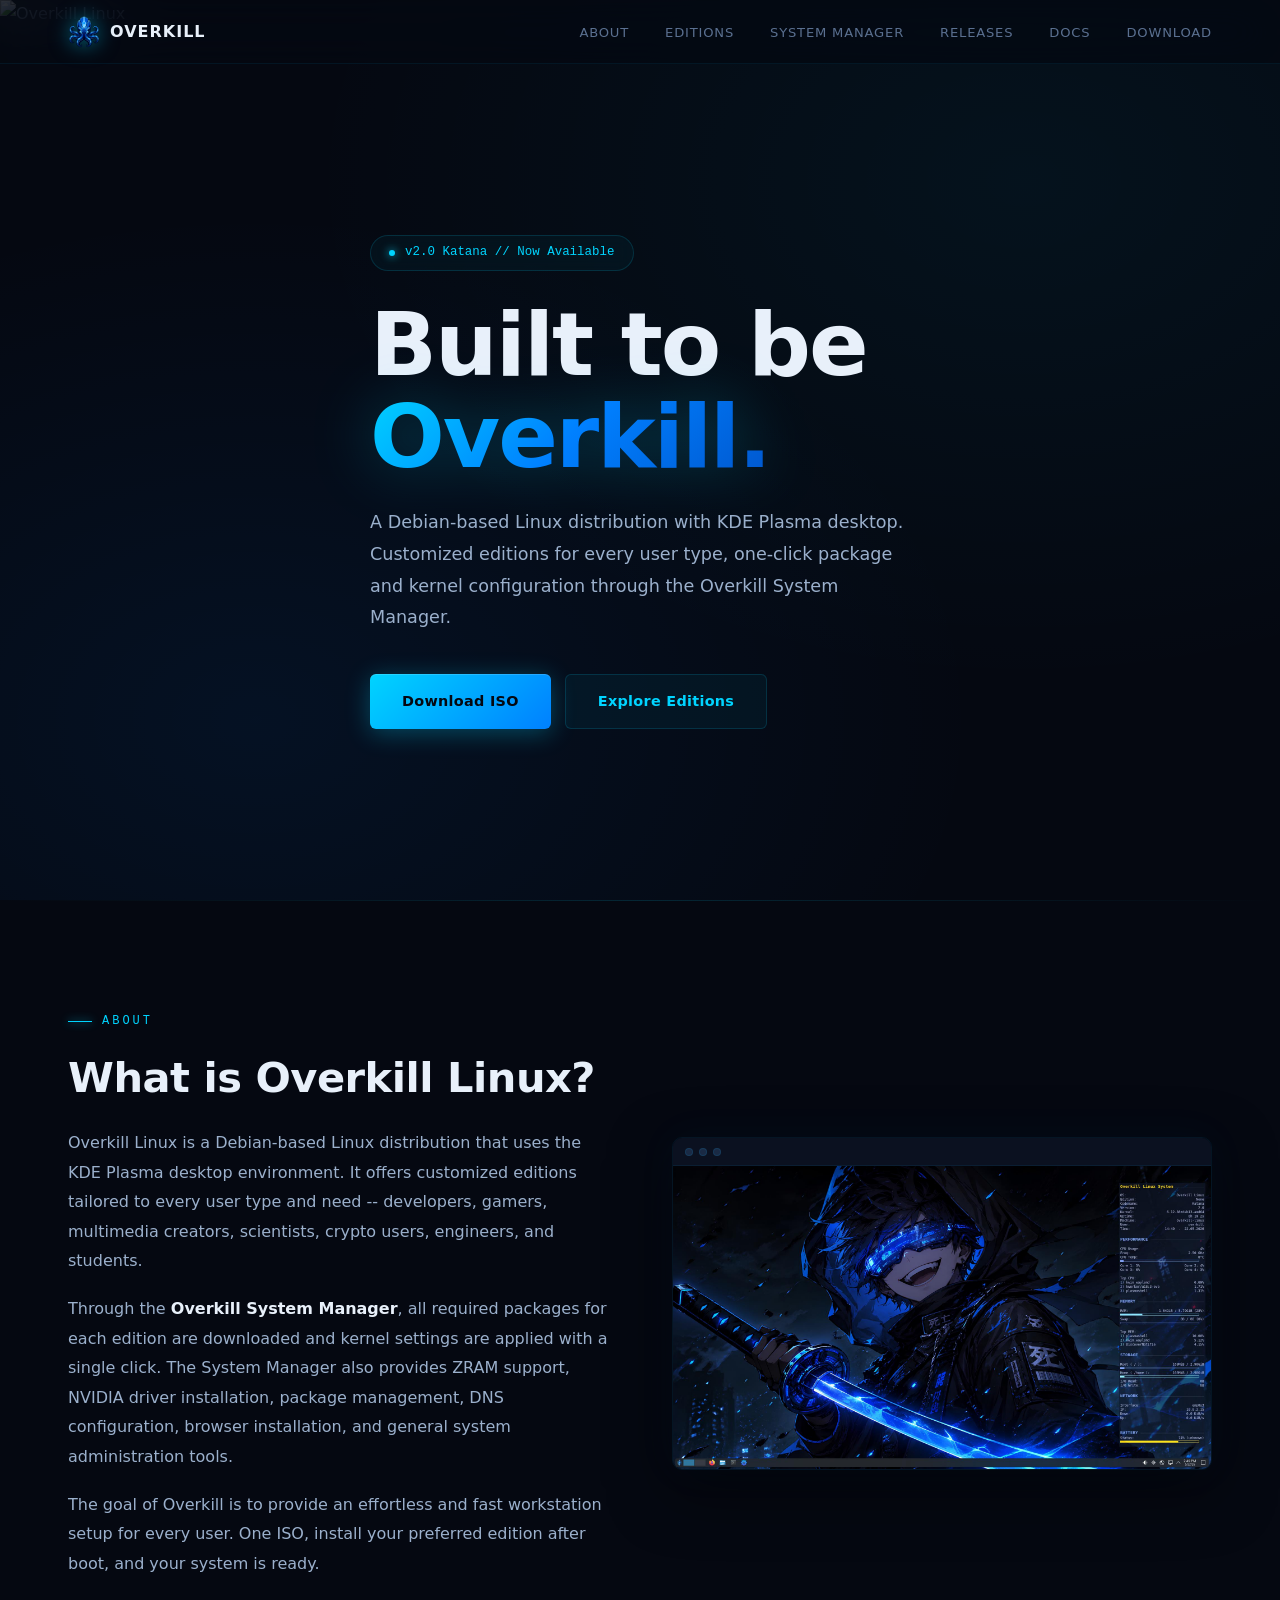
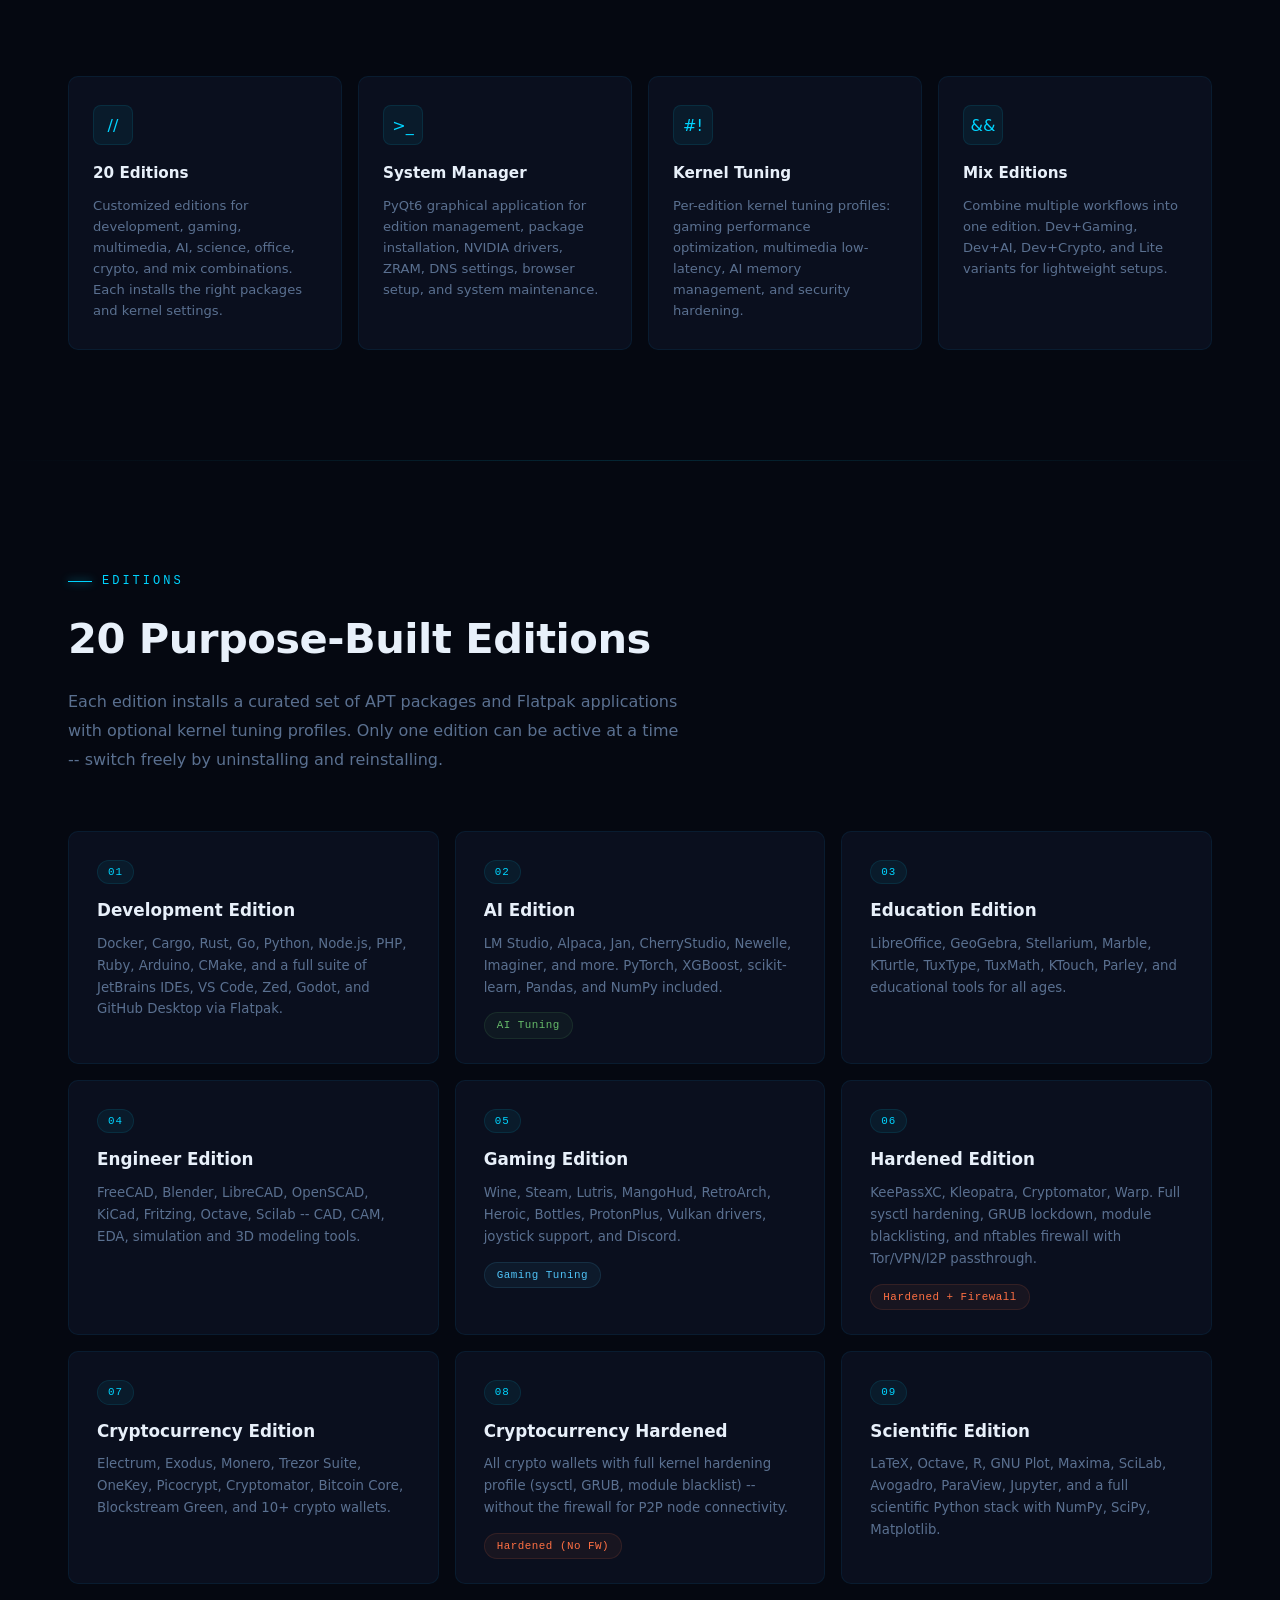
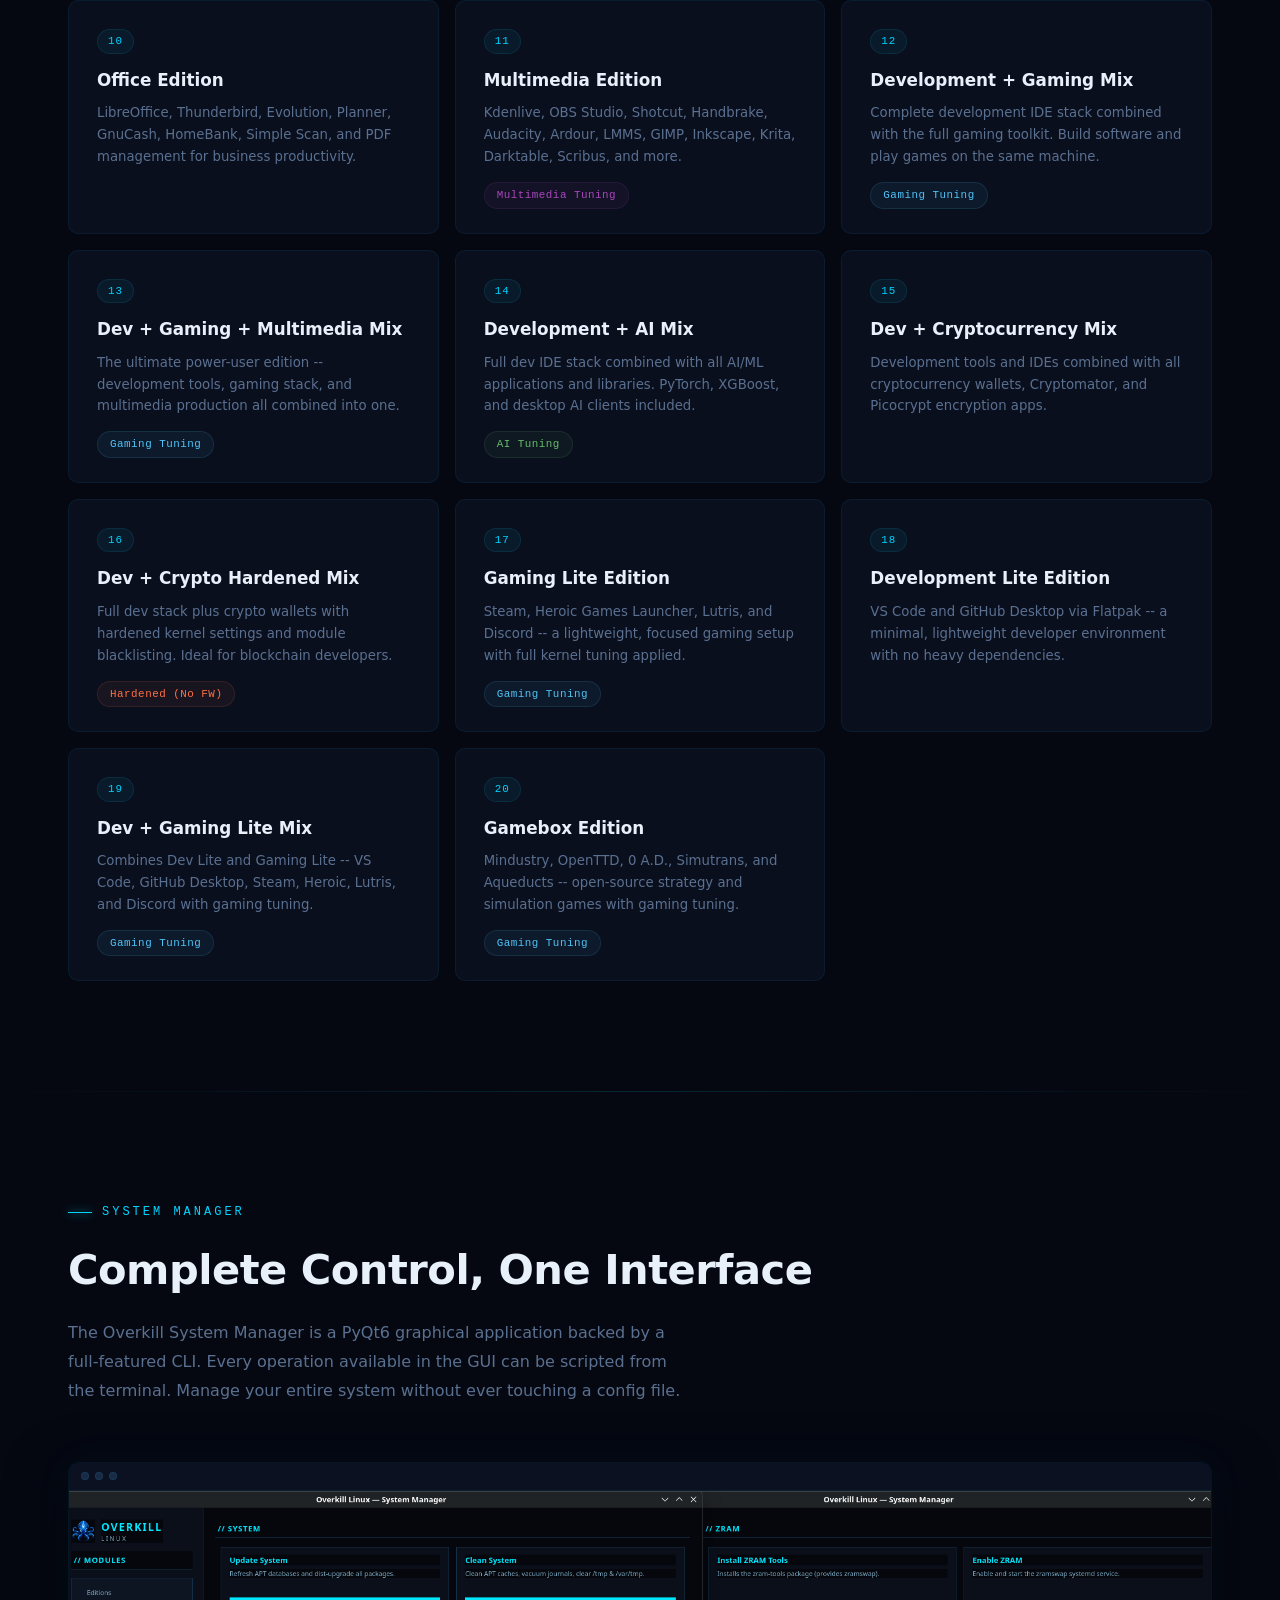
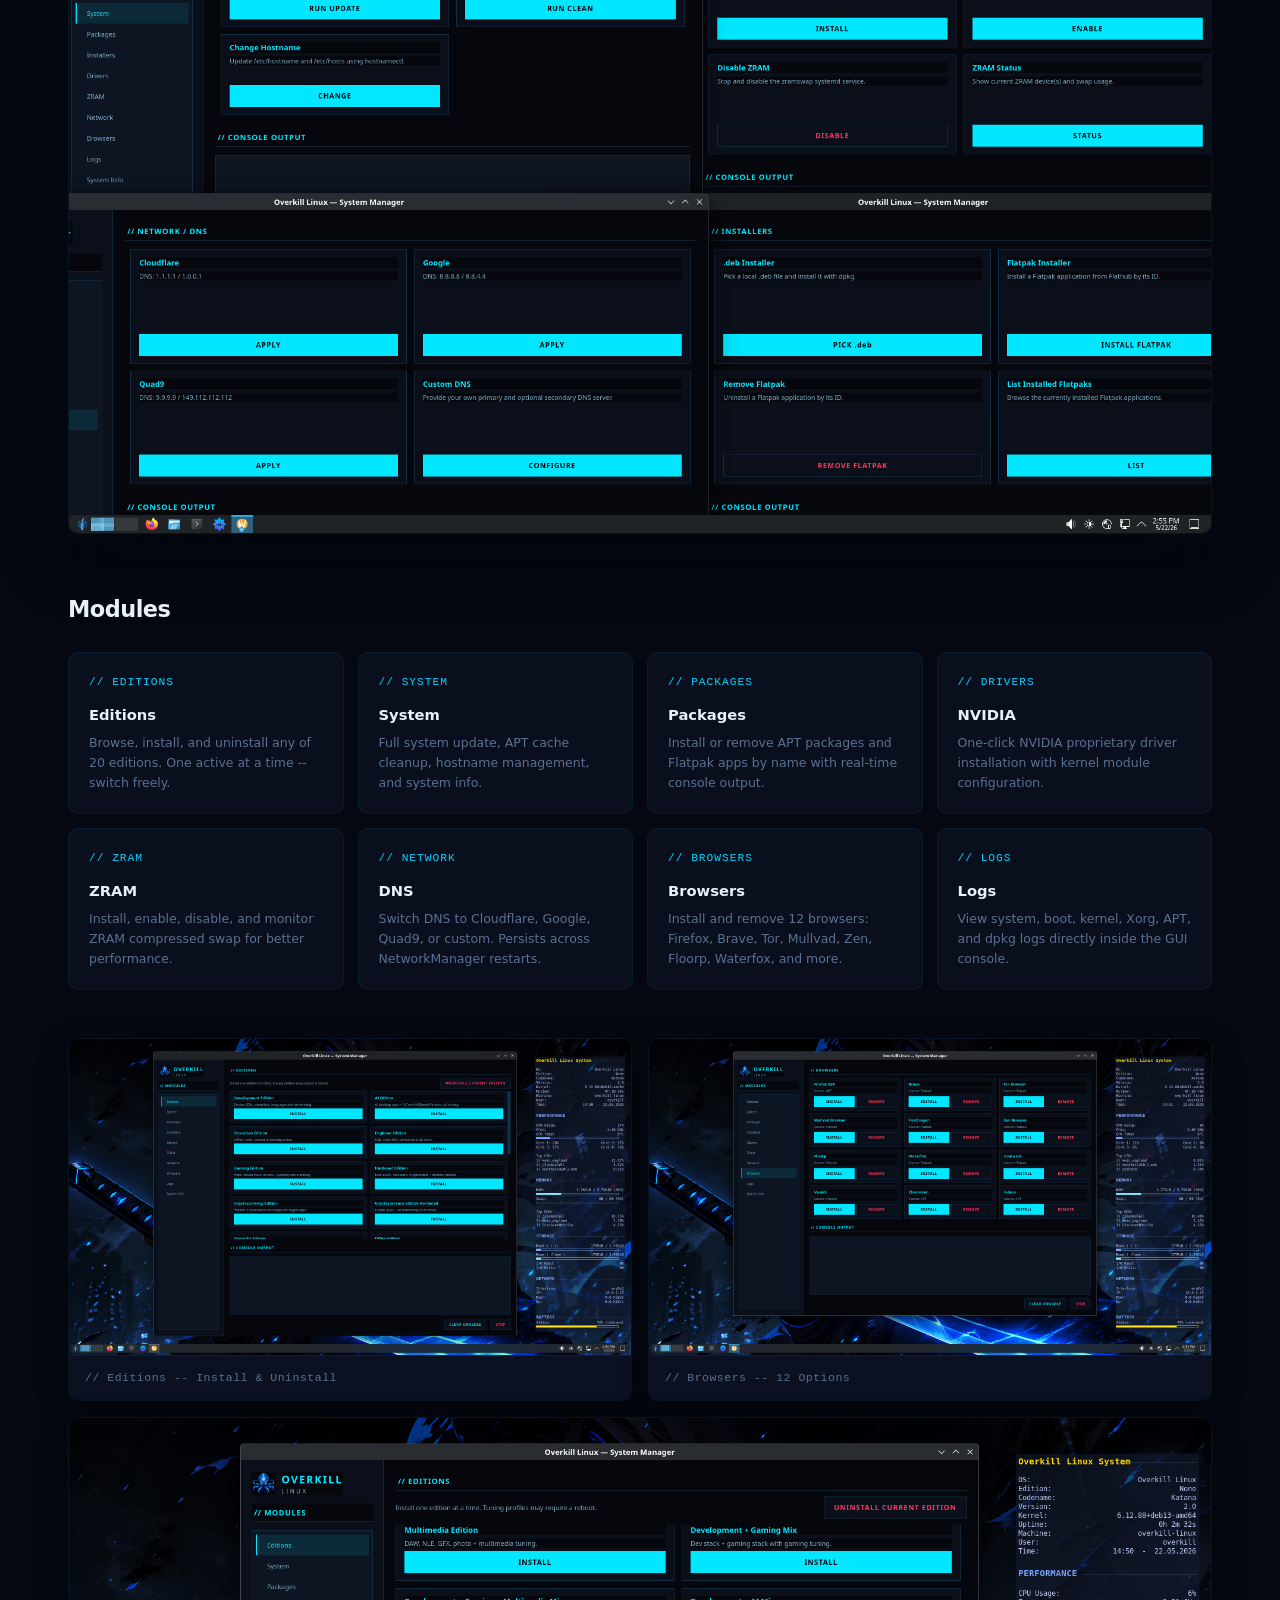
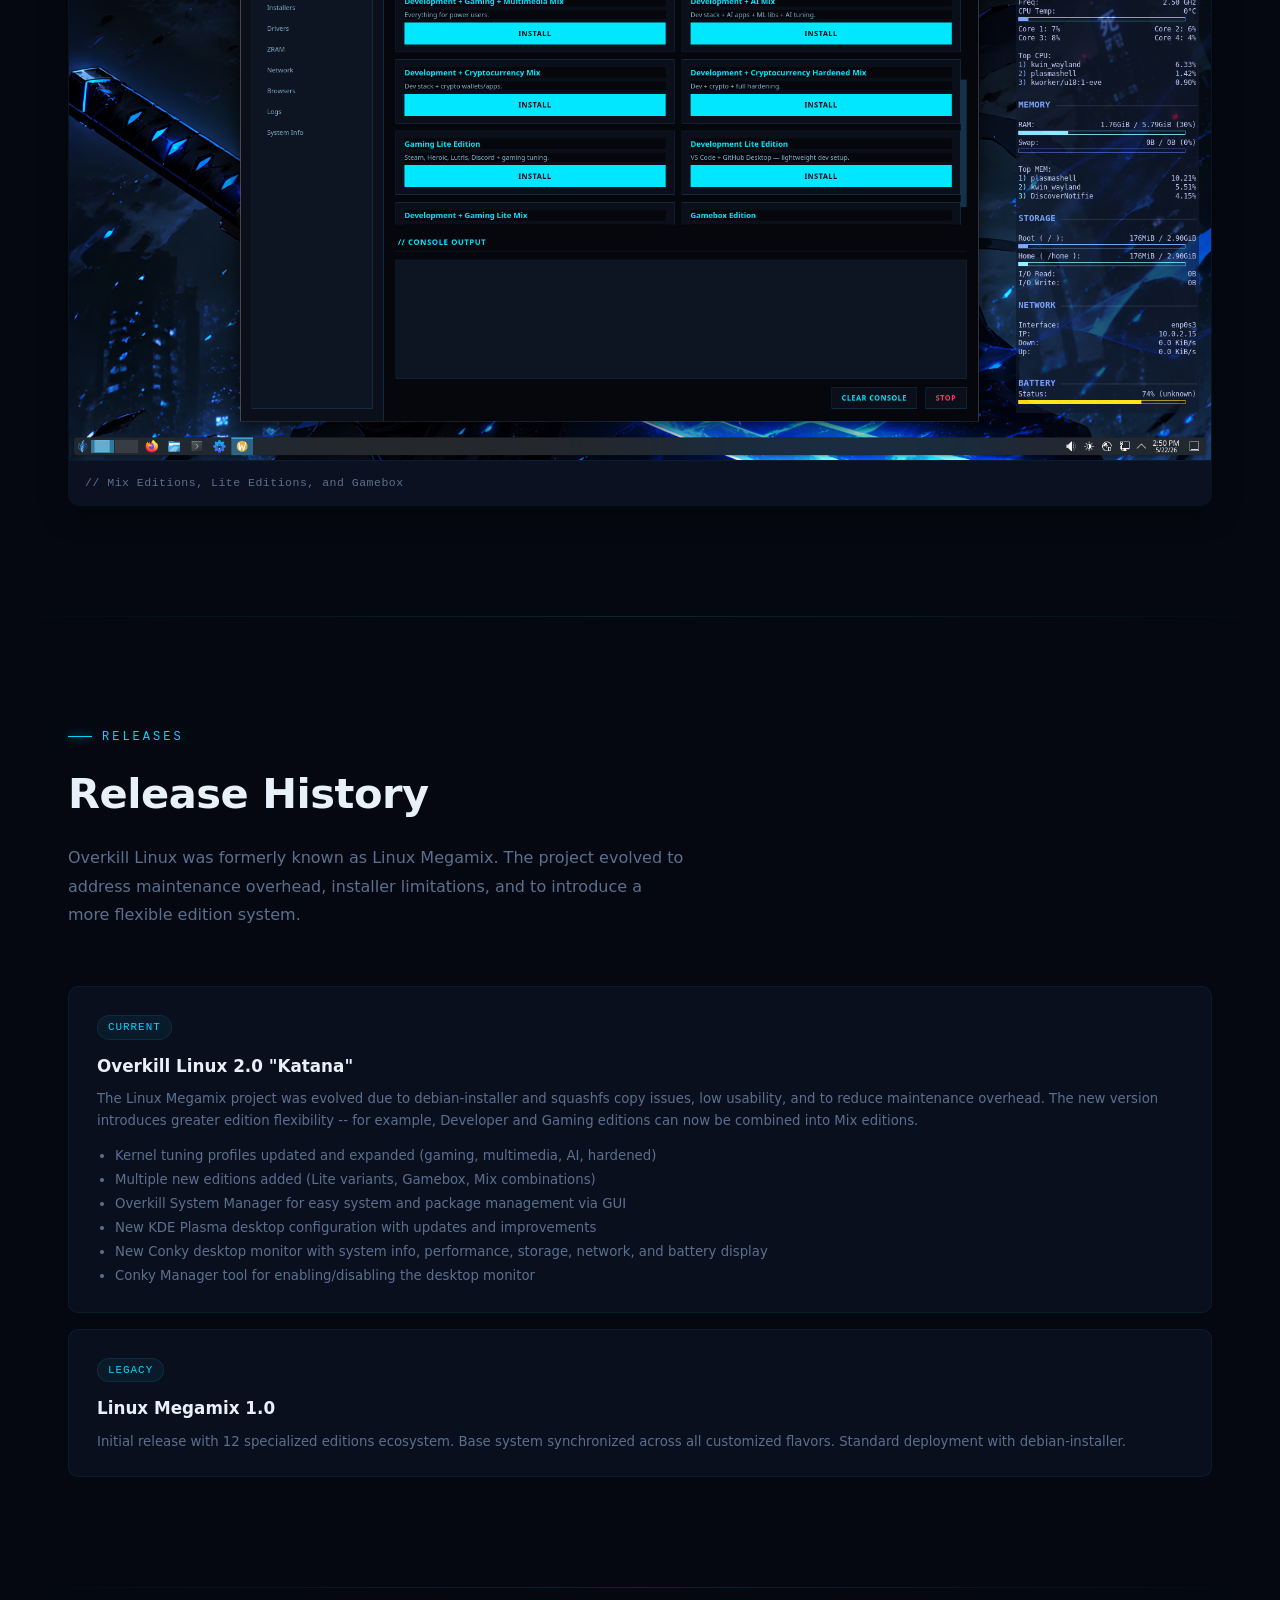
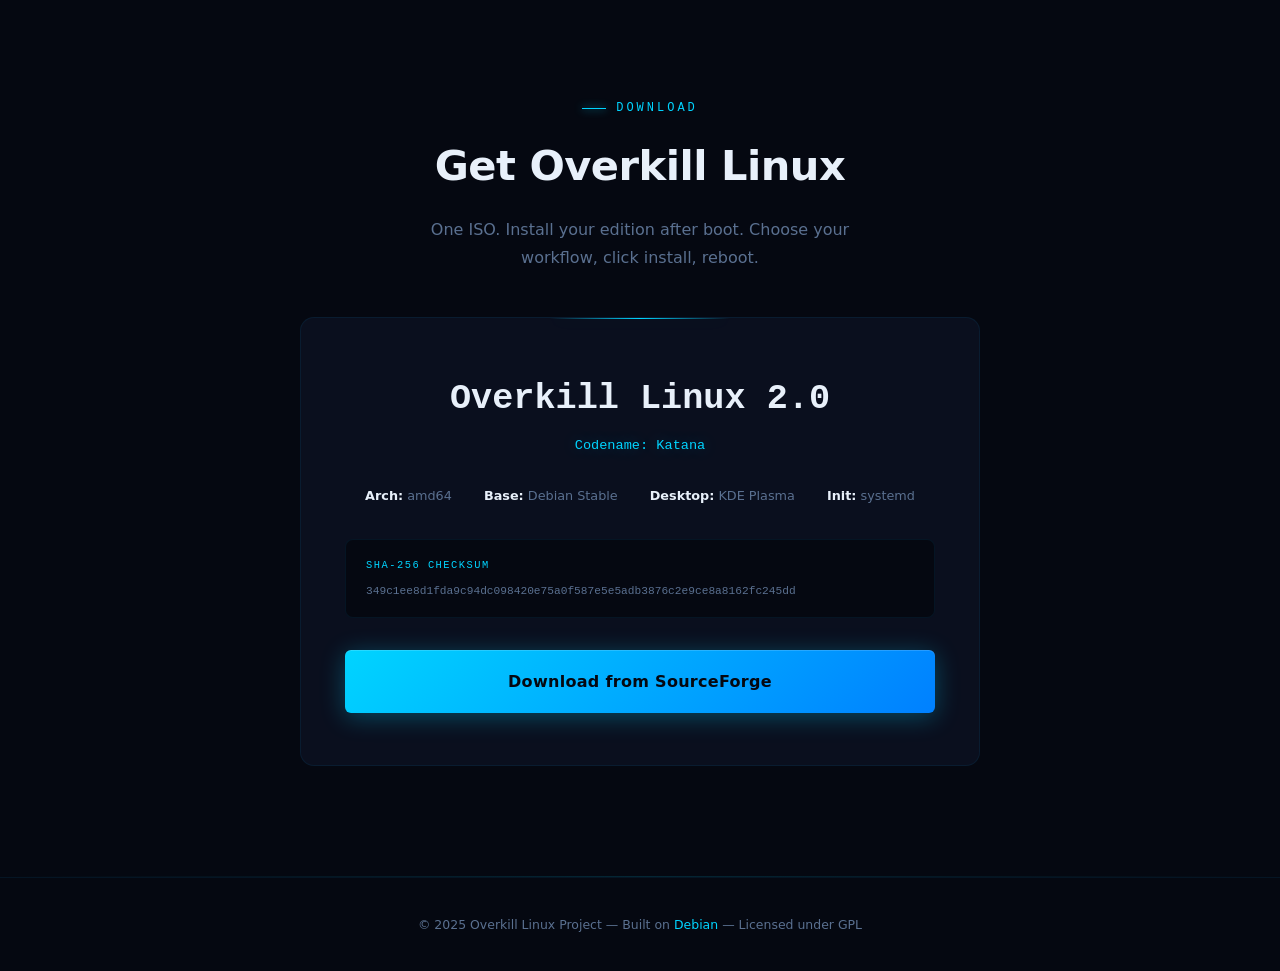
==== index.html @ 23308626 "update" ====
<!DOCTYPE html>
<html lang="en">
<head>
  <meta charset="UTF-8">
  <meta name="viewport" content="width=device-width, initial-scale=1.0">
  <title>Overkill Linux</title>
  <meta name="description" content="A Debian-based Linux distribution with KDE Plasma. 20 specialized editions, a powerful System Manager, and effortless workstation setup.">
  <link rel="icon" href="Assets/logo.png" type="image/png">
  <link rel="stylesheet" href="style.css">
  <style>
    .reveal { opacity: 0; transform: translateY(24px); transition: opacity .6s ease, transform .6s ease; }
    .reveal.revealed { opacity: 1; transform: translateY(0); }
  </style>
</head>
<body>

<!-- ═══ NAVBAR ═══ -->
<nav class="navbar" id="navbar">
  <div class="container">
    <a href="#" class="nav-brand">
      <img src="Assets/logo.png" alt="Overkill">
      <span>OVERKILL</span>
    </a>
    <ul class="nav-links" id="navLinks">
      <li><a href="#about">About</a></li>
      <li><a href="#editions">Editions</a></li>
      <li><a href="#manager">System Manager</a></li>
      <li><a href="#releases">Releases</a></li>
      <li><a href="docs.html">Docs</a></li>
      <li><a href="#download">Download</a></li>
    </ul>
    <div class="nav-toggle" id="navToggle">
      <span></span><span></span><span></span>
    </div>
  </div>
</nav>

<!-- ═══ HERO ═══ -->
<section class="hero">
  <div class="hero-bg">
    <img src="Assets/background.png" alt="Overkill Linux">
  </div>
  <div class="container hero-content">
    <div class="hero-tag">
      <span class="pulse"></span>
      v2.0 Katana  //  Now Available
    </div>
    <h1>Built to be<br><span class="gradient">Overkill.</span></h1>
    <p class="hero-desc">A Debian-based Linux distribution with KDE Plasma desktop. Customized editions for every user type, one-click package and kernel configuration through the Overkill System Manager.</p>
    <div class="hero-actions">
      <a href="#download" class="btn btn-glow">Download ISO</a>
      <a href="#editions" class="btn btn-ghost">Explore Editions</a>
    </div>
  </div>
</section>

<div class="glow-divider"></div>

<!-- ═══ ABOUT ═══ -->
<section class="section" id="about">
  <div class="container">
    <div class="about-layout">
      <div class="about-hero reveal">
        <div class="about-text">
          <div class="section-label">About</div>
          <h2 class="section-title">What is Overkill Linux?</h2>
          <p>Overkill Linux is a Debian-based Linux distribution that uses the KDE Plasma desktop environment. It offers customized editions tailored to every user type and need -- developers, gamers, multimedia creators, scientists, crypto users, engineers, and students.</p>
          <p>Through the <strong>Overkill System Manager</strong>, all required packages for each edition are downloaded and kernel settings are applied with a single click. The System Manager also provides ZRAM support, NVIDIA driver installation, package management, DNS configuration, browser installation, and general system administration tools.</p>
          <p>The goal of Overkill is to provide an effortless and fast workstation setup for every user. One ISO, install your preferred edition after boot, and your system is ready.</p>
        </div>
        <div class="screenshot-frame">
          <div class="frame-bar">
            <span class="frame-dot"></span>
            <span class="frame-dot"></span>
            <span class="frame-dot"></span>
          </div>
          <a href="Assets/desktop.jpeg" target="_blank"><img src="Assets/desktop.jpeg" alt="Overkill Linux Desktop with Conky System Monitor"></a>
        </div>
      </div>

      <div class="features-grid reveal">
        <div class="feature-card">
          <div class="feat-icon">//</div>
          <h4>20 Editions</h4>
          <p>Customized editions for development, gaming, multimedia, AI, science, office, crypto, and mix combinations. Each installs the right packages and kernel settings.</p>
        </div>
        <div class="feature-card">
          <div class="feat-icon">>_</div>
          <h4>System Manager</h4>
          <p>PyQt6 graphical application for edition management, package installation, NVIDIA drivers, ZRAM, DNS settings, browser setup, and system maintenance.</p>
        </div>
        <div class="feature-card">
          <div class="feat-icon">#!</div>
          <h4>Kernel Tuning</h4>
          <p>Per-edition kernel tuning profiles: gaming performance optimization, multimedia low-latency, AI memory management, and security hardening.</p>
        </div>
        <div class="feature-card">
          <div class="feat-icon">&&</div>
          <h4>Mix Editions</h4>
          <p>Combine multiple workflows into one edition. Dev+Gaming, Dev+AI, Dev+Crypto, and Lite variants for lightweight setups.</p>
        </div>
      </div>
    </div>
  </div>
</section>

<div class="glow-divider"></div>

<!-- ═══ EDITIONS ═══ -->
<section class="section" id="editions">
  <div class="container">
    <div class="section-label reveal">Editions</div>
    <h2 class="section-title reveal">20 Purpose-Built Editions</h2>
    <p class="section-sub reveal">Each edition installs a curated set of APT packages and Flatpak applications with optional kernel tuning profiles. Only one edition can be active at a time -- switch freely by uninstalling and reinstalling.</p>

    <div class="editions-grid">

      <div class="edition-card reveal">
        <span class="eid">01</span>
        <h3>Development Edition</h3>
        <p>Docker, Cargo, Rust, Go, Python, Node.js, PHP, Ruby, Arduino, CMake, and a full suite of JetBrains IDEs, VS Code, Zed, Godot, and GitHub Desktop via Flatpak.</p>
      </div>

      <div class="edition-card reveal">
        <span class="eid">02</span>
        <h3>AI Edition</h3>
        <p>LM Studio, Alpaca, Jan, CherryStudio, Newelle, Imaginer, and more. PyTorch, XGBoost, scikit-learn, Pandas, and NumPy included.</p>
        <span class="tuning-badge ai">AI Tuning</span>
      </div>

      <div class="edition-card reveal">
        <span class="eid">03</span>
        <h3>Education Edition</h3>
        <p>LibreOffice, GeoGebra, Stellarium, Marble, KTurtle, TuxType, TuxMath, KTouch, Parley, and educational tools for all ages.</p>
      </div>

      <div class="edition-card reveal">
        <span class="eid">04</span>
        <h3>Engineer Edition</h3>
        <p>FreeCAD, Blender, LibreCAD, OpenSCAD, KiCad, Fritzing, Octave, Scilab -- CAD, CAM, EDA, simulation and 3D modeling tools.</p>
      </div>

      <div class="edition-card reveal">
        <span class="eid">05</span>
        <h3>Gaming Edition</h3>
        <p>Wine, Steam, Lutris, MangoHud, RetroArch, Heroic, Bottles, ProtonPlus, Vulkan drivers, joystick support, and Discord.</p>
        <span class="tuning-badge gaming">Gaming Tuning</span>
      </div>

      <div class="edition-card reveal">
        <span class="eid">06</span>
        <h3>Hardened Edition</h3>
        <p>KeePassXC, Kleopatra, Cryptomator, Warp. Full sysctl hardening, GRUB lockdown, module blacklisting, and nftables firewall with Tor/VPN/I2P passthrough.</p>
        <span class="tuning-badge hardened">Hardened + Firewall</span>
      </div>

      <div class="edition-card reveal">
        <span class="eid">07</span>
        <h3>Cryptocurrency Edition</h3>
        <p>Electrum, Exodus, Monero, Trezor Suite, OneKey, Picocrypt, Cryptomator, Bitcoin Core, Blockstream Green, and 10+ crypto wallets.</p>
      </div>

      <div class="edition-card reveal">
        <span class="eid">08</span>
        <h3>Cryptocurrency Hardened</h3>
        <p>All crypto wallets with full kernel hardening profile (sysctl, GRUB, module blacklist) -- without the firewall for P2P node connectivity.</p>
        <span class="tuning-badge hardened">Hardened (No FW)</span>
      </div>

      <div class="edition-card reveal">
        <span class="eid">09</span>
        <h3>Scientific Edition</h3>
        <p>LaTeX, Octave, R, GNU Plot, Maxima, SciLab, Avogadro, ParaView, Jupyter, and a full scientific Python stack with NumPy, SciPy, Matplotlib.</p>
      </div>

      <div class="edition-card reveal">
        <span class="eid">10</span>
        <h3>Office Edition</h3>
        <p>LibreOffice, Thunderbird, Evolution, Planner, GnuCash, HomeBank, Simple Scan, and PDF management for business productivity.</p>
      </div>

      <div class="edition-card reveal">
        <span class="eid">11</span>
        <h3>Multimedia Edition</h3>
        <p>Kdenlive, OBS Studio, Shotcut, Handbrake, Audacity, Ardour, LMMS, GIMP, Inkscape, Krita, Darktable, Scribus, and more.</p>
        <span class="tuning-badge multimedia">Multimedia Tuning</span>
      </div>

      <div class="edition-card reveal">
        <span class="eid">12</span>
        <h3>Development + Gaming Mix</h3>
        <p>Complete development IDE stack combined with the full gaming toolkit. Build software and play games on the same machine.</p>
        <span class="tuning-badge gaming">Gaming Tuning</span>
      </div>

      <div class="edition-card reveal">
        <span class="eid">13</span>
        <h3>Dev + Gaming + Multimedia Mix</h3>
        <p>The ultimate power-user edition -- development tools, gaming stack, and multimedia production all combined into one.</p>
        <span class="tuning-badge gaming">Gaming Tuning</span>
      </div>

      <div class="edition-card reveal">
        <span class="eid">14</span>
        <h3>Development + AI Mix</h3>
        <p>Full dev IDE stack combined with all AI/ML applications and libraries. PyTorch, XGBoost, and desktop AI clients included.</p>
        <span class="tuning-badge ai">AI Tuning</span>
      </div>

      <div class="edition-card reveal">
        <span class="eid">15</span>
        <h3>Dev + Cryptocurrency Mix</h3>
        <p>Development tools and IDEs combined with all cryptocurrency wallets, Cryptomator, and Picocrypt encryption apps.</p>
      </div>

      <div class="edition-card reveal">
        <span class="eid">16</span>
        <h3>Dev + Crypto Hardened Mix</h3>
        <p>Full dev stack plus crypto wallets with hardened kernel settings and module blacklisting. Ideal for blockchain developers.</p>
        <span class="tuning-badge hardened">Hardened (No FW)</span>
      </div>

      <div class="edition-card reveal">
        <span class="eid">17</span>
        <h3>Gaming Lite Edition</h3>
        <p>Steam, Heroic Games Launcher, Lutris, and Discord -- a lightweight, focused gaming setup with full kernel tuning applied.</p>
        <span class="tuning-badge gaming">Gaming Tuning</span>
      </div>

      <div class="edition-card reveal">
        <span class="eid">18</span>
        <h3>Development Lite Edition</h3>
        <p>VS Code and GitHub Desktop via Flatpak -- a minimal, lightweight developer environment with no heavy dependencies.</p>
      </div>

      <div class="edition-card reveal">
        <span class="eid">19</span>
        <h3>Dev + Gaming Lite Mix</h3>
        <p>Combines Dev Lite and Gaming Lite -- VS Code, GitHub Desktop, Steam, Heroic, Lutris, and Discord with gaming tuning.</p>
        <span class="tuning-badge gaming">Gaming Tuning</span>
      </div>

      <div class="edition-card reveal">
        <span class="eid">20</span>
        <h3>Gamebox Edition</h3>
        <p>Mindustry, OpenTTD, 0 A.D., Simutrans, and Aqueducts -- open-source strategy and simulation games with gaming tuning.</p>
        <span class="tuning-badge gaming">Gaming Tuning</span>
      </div>

    </div>
  </div>
</section>

<div class="glow-divider"></div>

<!-- ═══ SYSTEM MANAGER ═══ -->
<section class="section" id="manager">
  <div class="container">
    <div class="section-label reveal">System Manager</div>
    <h2 class="section-title reveal">Complete Control, One Interface</h2>
    <p class="section-sub reveal">The Overkill System Manager is a PyQt6 graphical application backed by a full-featured CLI. Every operation available in the GUI can be scripted from the terminal. Manage your entire system without ever touching a config file.</p>

    <div class="reveal">
      <div class="screenshot-frame" style="margin-bottom:56px">
        <div class="frame-bar">
          <span class="frame-dot"></span><span class="frame-dot"></span><span class="frame-dot"></span>
        </div>
        <a href="Assets/sysmanager.png" target="_blank"><img src="Assets/sysmanager.png" alt="System Manager -- System, ZRAM, Network, Installers"></a>
      </div>
    </div>

    <h3 class="section-title reveal" style="font-size:1.4rem;margin-bottom:24px">Modules</h3>
    <div class="manager-modules reveal" style="grid-template-columns:repeat(4,1fr)">
      <div class="mod-card">
        <div class="mod-icon">// EDITIONS</div>
        <h4>Editions</h4>
        <p>Browse, install, and uninstall any of 20 editions. One active at a time -- switch freely.</p>
      </div>
      <div class="mod-card">
        <div class="mod-icon">// SYSTEM</div>
        <h4>System</h4>
        <p>Full system update, APT cache cleanup, hostname management, and system info.</p>
      </div>
      <div class="mod-card">
        <div class="mod-icon">// PACKAGES</div>
        <h4>Packages</h4>
        <p>Install or remove APT packages and Flatpak apps by name with real-time console output.</p>
      </div>
      <div class="mod-card">
        <div class="mod-icon">// DRIVERS</div>
        <h4>NVIDIA</h4>
        <p>One-click NVIDIA proprietary driver installation with kernel module configuration.</p>
      </div>
      <div class="mod-card">
        <div class="mod-icon">// ZRAM</div>
        <h4>ZRAM</h4>
        <p>Install, enable, disable, and monitor ZRAM compressed swap for better performance.</p>
      </div>
      <div class="mod-card">
        <div class="mod-icon">// NETWORK</div>
        <h4>DNS</h4>
        <p>Switch DNS to Cloudflare, Google, Quad9, or custom. Persists across NetworkManager restarts.</p>
      </div>
      <div class="mod-card">
        <div class="mod-icon">// BROWSERS</div>
        <h4>Browsers</h4>
        <p>Install and remove 12 browsers: Firefox, Brave, Tor, Mullvad, Zen, Floorp, Waterfox, and more.</p>
      </div>
      <div class="mod-card">
        <div class="mod-icon">// LOGS</div>
        <h4>Logs</h4>
        <p>View system, boot, kernel, Xorg, APT, and dpkg logs directly inside the GUI console.</p>
      </div>
    </div>

    <div class="manager-gallery reveal">
      <div class="gallery-item">
        <a href="Assets/edition.png" target="_blank"><img src="Assets/edition.png" alt="Edition Installer"></a>
        <div class="gallery-caption">// Editions -- Install & Uninstall</div>
      </div>
      <div class="gallery-item">
        <a href="Assets/browser.png" target="_blank"><img src="Assets/browser.png" alt="Browser Installer"></a>
        <div class="gallery-caption">// Browsers -- 12 Options</div>
      </div>
      <div class="gallery-item wide">
        <a href="Assets/edition2.png" target="_blank"><img src="Assets/edition2.png" alt="Mix Editions and Lite Editions"></a>
        <div class="gallery-caption">// Mix Editions, Lite Editions, and Gamebox</div>
      </div>
    </div>
  </div>
</section>

<div class="glow-divider"></div>

<!-- ═══ RELEASES ═══ -->
<section class="section" id="releases">
  <div class="container">
    <div class="section-label reveal">Releases</div>
    <h2 class="section-title reveal">Release History</h2>
    <p class="section-sub reveal">Overkill Linux was formerly known as Linux Megamix. The project evolved to address maintenance overhead, installer limitations, and to introduce a more flexible edition system.</p>

    <div class="editions-grid" style="grid-template-columns:1fr">
      <div class="edition-card reveal">
        <span class="eid">CURRENT</span>
        <h3>Overkill Linux 2.0 "Katana"</h3>
        <p>The Linux Megamix project was evolved due to debian-installer and squashfs copy issues, low usability, and to reduce maintenance overhead. The new version introduces greater edition flexibility -- for example, Developer and Gaming editions can now be combined into Mix editions.</p>
        <ul style="margin:12px 0 0 18px;font-size:0.83rem;color:var(--text-dim);line-height:1.8">
          <li>Kernel tuning profiles updated and expanded (gaming, multimedia, AI, hardened)</li>
          <li>Multiple new editions added (Lite variants, Gamebox, Mix combinations)</li>
          <li>Overkill System Manager for easy system and package management via GUI</li>
          <li>New KDE Plasma desktop configuration with updates and improvements</li>
          <li>New Conky desktop monitor with system info, performance, storage, network, and battery display</li>
          <li>Conky Manager tool for enabling/disabling the desktop monitor</li>
        </ul>
      </div>
      <div class="edition-card reveal">
        <span class="eid">LEGACY</span>
        <h3>Linux Megamix 1.0</h3>
        <p>Initial release with 12 specialized editions ecosystem. Base system synchronized across all customized flavors. Standard deployment with debian-installer.</p>
      </div>
    </div>
  </div>
</section>

<div class="glow-divider"></div>

<!-- ═══ DOWNLOAD ═══ -->
<section class="section" id="download">
  <div class="container">
    <div class="download-wrapper reveal">
      <div class="section-label" style="justify-content:center">Download</div>
      <h2 class="section-title" style="text-align:center">Get Overkill Linux</h2>
      <p class="section-sub" style="margin:0 auto 44px;text-align:center;max-width:500px">One ISO. Install your edition after boot. Choose your workflow, click install, reboot.</p>

      <div class="dl-card">
        <div class="dl-version">Overkill Linux 2.0</div>
        <div class="dl-codename">Codename: Katana</div>
        <div class="dl-meta">
          <span><strong>Arch:</strong> amd64</span>
          <span><strong>Base:</strong> Debian Stable</span>
          <span><strong>Desktop:</strong> KDE Plasma</span>
          <span><strong>Init:</strong> systemd</span>
        </div>
        <div class="sha-block">
          <span class="sha-label">SHA-256 Checksum</span>
          349c1ee8d1fda9c94dc098420e75a0f587e5e5adb3876c2e9ce8a8162fc245dd
        </div>
        <a href="https://sourceforge.net/projects/overkill/files/release/overkill-2.0-amd64.iso/download" class="btn btn-glow dl-btn">Download from SourceForge</a>
      </div>
    </div>
  </div>
</section>

<div class="glow-divider"></div>

<!-- ═══ FOOTER ═══ -->
<footer class="footer">
  <div class="container">
    <p>&copy; 2025 Overkill Linux Project &mdash; Built on <a href="https://www.debian.org" target="_blank">Debian</a> &mdash; Licensed under GPL</p>
  </div>
</footer>

<script src="script.js"></script>
</body>
</html>
---- style.css ----
/* ═══════════════════════════════════════════════════════════════════════════
   OVERKILL LINUX — STYLE
   ═══════════════════════════════════════════════════════════════════════════ */

/* ── RESET ── */
*,*::before,*::after{margin:0;padding:0;box-sizing:border-box}

:root {
  --bg: #050811;
  --bg2: #080c18;
  --bg3: #0b1120;
  --bg-card: #0a0f1e;
  --bg-card-hover: #0d1328;
  --cyan: #00d4ff;
  --blue: #0080ff;
  --deep-blue: #0055cc;
  --fire-blue: #1e90ff;
  --glow-cyan: rgba(0, 212, 255, 0.15);
  --glow-strong: rgba(0, 212, 255, 0.35);
  --border: rgba(0, 180, 255, 0.08);
  --border-hover: rgba(0, 212, 255, 0.25);
  --text: #9bb0cc;
  --text-dim: #5a7090;
  --white: #e8f0fa;
  --font: 'Inter', 'Segoe UI', system-ui, -apple-system, sans-serif;
  --mono: 'JetBrains Mono', 'Fira Code', 'Cascadia Code', monospace;
}

html { scroll-behavior: smooth; scroll-padding-top: 80px; }

body {
  font-family: var(--font);
  background: var(--bg);
  color: var(--text);
  line-height: 1.7;
  overflow-x: hidden;
}

a { color: var(--cyan); text-decoration: none; transition: all 0.25s ease; }
a:hover { color: var(--white); text-shadow: 0 0 12px var(--glow-cyan); }
img { max-width: 100%; display: block; }

::selection { background: var(--cyan); color: var(--bg); }

::-webkit-scrollbar { width: 6px; }
::-webkit-scrollbar-track { background: var(--bg); }
::-webkit-scrollbar-thumb { background: #1a2a44; border-radius: 3px; }
::-webkit-scrollbar-thumb:hover { background: var(--blue); }


/* ── UTILITIES ── */
.container { max-width: 1200px; margin: 0 auto; padding: 0 28px; }

.section-label {
  font-family: var(--mono);
  font-size: 0.75rem;
  color: var(--cyan);
  letter-spacing: 3px;
  text-transform: uppercase;
  margin-bottom: 12px;
  display: flex;
  align-items: center;
  gap: 10px;
}
.section-label::before {
  content: '';
  width: 24px;
  height: 1px;
  background: var(--cyan);
  box-shadow: 0 0 8px var(--cyan);
}

.section-title {
  font-size: 2.6rem;
  font-weight: 800;
  color: var(--white);
  margin-bottom: 14px;
  letter-spacing: -0.5px;
}

.section-sub {
  max-width: 620px;
  color: var(--text-dim);
  font-size: 1rem;
  margin-bottom: 56px;
  line-height: 1.8;
}

.glow-divider {
  height: 1px;
  background: linear-gradient(90deg, transparent 0%, var(--cyan) 50%, transparent 100%);
  opacity: 0.15;
}


/* ══════════════ NAVBAR ══════════════ */
.navbar {
  position: fixed;
  top: 0;
  left: 0;
  right: 0;
  z-index: 9999;
  height: 64px;
  backdrop-filter: blur(24px) saturate(1.5);
  -webkit-backdrop-filter: blur(24px) saturate(1.5);
  background: rgba(5, 8, 17, 0.75);
  border-bottom: 1px solid var(--border);
  transition: all 0.3s ease;
}
.navbar.scrolled {
  background: rgba(5, 8, 17, 0.92);
  box-shadow: 0 2px 40px rgba(0, 180, 255, 0.06);
}
.navbar .container {
  display: flex;
  align-items: center;
  justify-content: space-between;
  height: 100%;
}
.nav-brand {
  display: flex;
  align-items: center;
  gap: 10px;
  font-weight: 700;
  font-size: 1rem;
  color: var(--white);
  letter-spacing: 1px;
}
.nav-brand img {
  width: 32px;
  height: 32px;
  filter: drop-shadow(0 0 10px rgba(0, 212, 255, 0.5));
}
.nav-links {
  display: flex;
  gap: 36px;
  list-style: none;
}
.nav-links a {
  font-size: 0.82rem;
  font-weight: 500;
  color: var(--text-dim);
  letter-spacing: 0.8px;
  text-transform: uppercase;
  position: relative;
  padding: 6px 0;
}
.nav-links a::after {
  content: '';
  position: absolute;
  bottom: 0;
  left: 50%;
  transform: translateX(-50%);
  width: 0;
  height: 1px;
  background: var(--cyan);
  box-shadow: 0 0 10px var(--cyan);
  transition: width 0.3s ease;
}
.nav-links a:hover {
  color: var(--cyan);
  text-shadow: 0 0 16px rgba(0,212,255,0.3);
}
.nav-links a:hover::after { width: 100%; }

.nav-toggle {
  display: none;
  flex-direction: column;
  gap: 5px;
  cursor: pointer;
  padding: 6px;
}
.nav-toggle span {
  width: 22px;
  height: 1.5px;
  background: var(--cyan);
  border-radius: 2px;
  transition: all 0.3s;
}


/* ══════════════ HERO ══════════════ */
.hero {
  position: relative;
  min-height: 100vh;
  display: flex;
  align-items: center;
  overflow: hidden;
}
.hero-bg {
  position: absolute;
  inset: 0;
  z-index: 0;
}
.hero-bg img {
  width: 100%;
  height: 100%;
  object-fit: cover;
}
.hero-bg::after {
  content: '';
  position: absolute;
  inset: 0;
  background:
    linear-gradient(180deg,
      rgba(5,8,17,0.15) 0%,
      rgba(5,8,17,0.35) 30%,
      rgba(5,8,17,0.75) 65%,
      var(--bg) 100%
    );
}
.hero-bg::before {
  content: '';
  position: absolute;
  inset: 0;
  z-index: 1;
  background:
    radial-gradient(ellipse at 20% 80%, rgba(0,128,255,0.08) 0%, transparent 50%),
    radial-gradient(ellipse at 80% 20%, rgba(0,212,255,0.05) 0%, transparent 50%);
}

.hero-content {
  position: relative;
  z-index: 2;
  padding-top: 64px;
}

.hero-tag {
  display: inline-flex;
  align-items: center;
  gap: 10px;
  padding: 6px 18px;
  border: 1px solid rgba(0,212,255,0.15);
  border-radius: 100px;
  font-family: var(--mono);
  font-size: 0.78rem;
  color: var(--cyan);
  background: rgba(0,212,255,0.04);
  margin-bottom: 28px;
  backdrop-filter: blur(8px);
}
.hero-tag .pulse {
  width: 6px;
  height: 6px;
  background: var(--cyan);
  border-radius: 50%;
  box-shadow: 0 0 8px var(--cyan);
  animation: blink 2s ease-in-out infinite;
}
@keyframes blink {
  0%, 100% { opacity: 1; }
  50% { opacity: 0.2; }
}

.hero h1 {
  font-size: clamp(3rem, 7vw, 5.5rem);
  font-weight: 900;
  color: var(--white);
  line-height: 1.05;
  margin-bottom: 24px;
  letter-spacing: -2px;
}
.hero h1 .gradient {
  background: linear-gradient(135deg, var(--cyan) 0%, var(--blue) 50%, var(--deep-blue) 100%);
  -webkit-background-clip: text;
  -webkit-text-fill-color: transparent;
  background-clip: text;
  filter: drop-shadow(0 0 30px rgba(0,212,255,0.3));
}

.hero-desc {
  font-size: 1.1rem;
  color: var(--text);
  max-width: 540px;
  margin-bottom: 40px;
  line-height: 1.8;
}

.hero-actions {
  display: flex;
  gap: 14px;
  flex-wrap: wrap;
}

.btn {
  display: inline-flex;
  align-items: center;
  gap: 8px;
  padding: 14px 32px;
  border-radius: 6px;
  font-size: 0.9rem;
  font-weight: 600;
  cursor: pointer;
  border: none;
  transition: all 0.3s ease;
  font-family: var(--font);
  letter-spacing: 0.3px;
}
.btn-glow {
  background: linear-gradient(135deg, var(--cyan), var(--blue));
  color: var(--bg);
  box-shadow: 0 4px 25px rgba(0, 212, 255, 0.3), inset 0 1px 0 rgba(255,255,255,0.15);
}
.btn-glow:hover {
  box-shadow: 0 6px 40px rgba(0, 212, 255, 0.5), inset 0 1px 0 rgba(255,255,255,0.2);
  transform: translateY(-2px);
  color: var(--bg);
}
.btn-ghost {
  background: rgba(0, 212, 255, 0.05);
  border: 1px solid rgba(0, 212, 255, 0.15);
  color: var(--cyan);
}
.btn-ghost:hover {
  background: rgba(0, 212, 255, 0.1);
  border-color: rgba(0, 212, 255, 0.35);
  box-shadow: 0 0 20px rgba(0, 212, 255, 0.1);
  color: var(--cyan);
}

.hero-stats {
  display: flex;
  gap: 56px;
  margin-top: 64px;
  padding-top: 36px;
  border-top: 1px solid var(--border);
}
.hero-stat .val {
  font-family: var(--mono);
  font-size: 1.8rem;
  font-weight: 700;
  color: var(--white);
  text-shadow: 0 0 20px rgba(0,212,255,0.15);
}
.hero-stat .lbl {
  font-size: 0.72rem;
  color: var(--text-dim);
  text-transform: uppercase;
  letter-spacing: 1.5px;
  margin-top: 4px;
}


/* ══════════════ ABOUT ══════════════ */
.section { padding: 110px 0; }

.about-layout {
  display: flex;
  flex-direction: column;
  gap: 80px;
}

.about-hero {
  display: grid;
  grid-template-columns: 1fr 1fr;
  gap: 64px;
  align-items: center;
}

.about-text h3 {
  font-size: 1.3rem;
  color: var(--white);
  margin-bottom: 16px;
  font-weight: 600;
}
.about-text p {
  margin-bottom: 18px;
  line-height: 1.85;
}
.about-text p strong {
  color: var(--white);
}

.screenshot-frame {
  position: relative;
  border-radius: 10px;
  overflow: hidden;
  border: 1px solid var(--border);
  box-shadow:
    0 20px 60px rgba(0, 0, 0, 0.5),
    0 0 40px rgba(0, 128, 255, 0.05);
  transition: all 0.4s ease;
}
.screenshot-frame:hover {
  border-color: var(--border-hover);
  box-shadow:
    0 20px 60px rgba(0, 0, 0, 0.5),
    0 0 60px rgba(0, 180, 255, 0.08);
  transform: translateY(-4px);
}
.screenshot-frame img {
  width: 100%;
  display: block;
}
.screenshot-frame .frame-bar {
  height: 28px;
  background: var(--bg3);
  border-bottom: 1px solid var(--border);
  display: flex;
  align-items: center;
  padding: 0 12px;
  gap: 6px;
}
.screenshot-frame .frame-dot {
  width: 8px;
  height: 8px;
  border-radius: 50%;
  background: #1a2a44;
  border: 1px solid rgba(0,180,255,0.12);
}

.features-grid {
  display: grid;
  grid-template-columns: repeat(4, 1fr);
  gap: 16px;
}
.feature-card {
  padding: 28px 24px;
  background: var(--bg-card);
  border: 1px solid var(--border);
  border-radius: 10px;
  transition: all 0.3s ease;
  position: relative;
  overflow: hidden;
}
.feature-card::before {
  content: '';
  position: absolute;
  top: 0;
  left: 0;
  right: 0;
  height: 1px;
  background: linear-gradient(90deg, transparent, var(--cyan), transparent);
  opacity: 0;
  transition: opacity 0.3s;
}
.feature-card:hover {
  border-color: var(--border-hover);
  background: var(--bg-card-hover);
  transform: translateY(-3px);
  box-shadow: 0 12px 40px rgba(0, 128, 255, 0.06);
}
.feature-card:hover::before { opacity: 1; }
.feature-card .feat-icon {
  width: 40px;
  height: 40px;
  border-radius: 8px;
  background: rgba(0, 212, 255, 0.06);
  border: 1px solid rgba(0, 212, 255, 0.1);
  display: flex;
  align-items: center;
  justify-content: center;
  margin-bottom: 16px;
  color: var(--cyan);
  font-size: 1rem;
}
.feature-card h4 {
  font-size: 0.95rem;
  color: var(--white);
  margin-bottom: 8px;
  font-weight: 600;
}
.feature-card p {
  font-size: 0.82rem;
  color: var(--text-dim);
  line-height: 1.6;
}


/* ══════════════ EDITIONS ══════════════ */
.editions-grid {
  display: grid;
  grid-template-columns: repeat(auto-fill, minmax(350px, 1fr));
  gap: 16px;
}
.edition-card {
  background: var(--bg-card);
  border: 1px solid var(--border);
  border-radius: 10px;
  padding: 24px 28px;
  transition: all 0.3s ease;
  position: relative;
  overflow: hidden;
}
.edition-card::after {
  content: '';
  position: absolute;
  top: 0;
  left: 0;
  right: 0;
  height: 1px;
  background: linear-gradient(90deg, transparent, var(--cyan), transparent);
  opacity: 0;
  transition: opacity 0.3s;
}
.edition-card:hover {
  border-color: var(--border-hover);
  background: var(--bg-card-hover);
  transform: translateY(-2px);
  box-shadow: 0 8px 30px rgba(0, 128, 255, 0.05);
}
.edition-card:hover::after { opacity: 1; }

.edition-card .eid {
  font-family: var(--mono);
  font-size: 0.68rem;
  color: var(--cyan);
  background: rgba(0, 212, 255, 0.06);
  border: 1px solid rgba(0, 212, 255, 0.1);
  padding: 2px 10px;
  border-radius: 100px;
  display: inline-block;
  margin-bottom: 12px;
  letter-spacing: 1px;
}
.edition-card h3 {
  font-size: 1.05rem;
  color: var(--white);
  margin-bottom: 8px;
  font-weight: 600;
}
.edition-card p {
  font-size: 0.83rem;
  color: var(--text-dim);
  line-height: 1.65;
}
.edition-card .tuning-badge {
  display: inline-flex;
  align-items: center;
  gap: 6px;
  font-family: var(--mono);
  font-size: 0.68rem;
  margin-top: 14px;
  padding: 3px 12px;
  border-radius: 100px;
  letter-spacing: 0.5px;
}
.tuning-badge.gaming {
  color: #4fc3f7;
  background: rgba(79, 195, 247, 0.06);
  border: 1px solid rgba(79, 195, 247, 0.12);
}
.tuning-badge.hardened {
  color: #ff7043;
  background: rgba(255, 112, 67, 0.06);
  border: 1px solid rgba(255, 112, 67, 0.12);
}
.tuning-badge.multimedia {
  color: #ab47bc;
  background: rgba(171, 71, 188, 0.06);
  border: 1px solid rgba(171, 71, 188, 0.12);
}
.tuning-badge.ai {
  color: #66bb6a;
  background: rgba(102, 187, 106, 0.06);
  border: 1px solid rgba(102, 187, 106, 0.12);
}


/* ══════════════ SYSTEM MANAGER ══════════════ */
.manager-hero {
  display: grid;
  grid-template-columns: 1fr 1fr;
  gap: 48px;
  align-items: start;
  margin-bottom: 64px;
}
.manager-desc p {
  margin-bottom: 16px;
  line-height: 1.85;
}

.manager-modules {
  display: grid;
  grid-template-columns: repeat(2, 1fr);
  gap: 14px;
}
.mod-card {
  padding: 20px;
  background: var(--bg-card);
  border: 1px solid var(--border);
  border-radius: 10px;
  transition: all 0.3s ease;
}
.mod-card:hover {
  border-color: var(--border-hover);
  background: var(--bg-card-hover);
}
.mod-card .mod-icon {
  font-family: var(--mono);
  font-size: 0.7rem;
  color: var(--cyan);
  margin-bottom: 10px;
  letter-spacing: 1px;
}
.mod-card h4 {
  font-size: 0.92rem;
  color: var(--white);
  margin-bottom: 6px;
  font-weight: 600;
}
.mod-card p {
  font-size: 0.78rem;
  color: var(--text-dim);
  line-height: 1.6;
}

.manager-gallery {
  display: grid;
  grid-template-columns: 1fr 1fr;
  gap: 16px;
  margin-top: 48px;
}
.manager-gallery .gallery-item {
  border-radius: 10px;
  overflow: hidden;
  border: 1px solid var(--border);
  box-shadow: 0 8px 30px rgba(0,0,0,0.3);
  transition: all 0.3s ease;
}
.manager-gallery .gallery-item:hover {
  border-color: var(--border-hover);
  transform: translateY(-3px);
  box-shadow: 0 12px 40px rgba(0,128,255,0.06);
}
.manager-gallery .gallery-item img { width: 100%; }
.manager-gallery .gallery-item.wide {
  grid-column: span 2;
}
.gallery-caption {
  padding: 12px 16px;
  background: var(--bg3);
  font-family: var(--mono);
  font-size: 0.72rem;
  color: var(--text-dim);
  letter-spacing: 0.5px;
  border-top: 1px solid var(--border);
}


/* ══════════════ DOWNLOAD ══════════════ */
.download-wrapper {
  max-width: 680px;
  margin: 0 auto;
  text-align: center;
}
.dl-card {
  background: var(--bg-card);
  border: 1px solid var(--border);
  border-radius: 14px;
  padding: 52px 44px;
  position: relative;
  overflow: hidden;
}
.dl-card::before {
  content: '';
  position: absolute;
  top: 0;
  left: 50%;
  transform: translateX(-50%);
  width: 180px;
  height: 1px;
  background: linear-gradient(90deg, transparent, var(--cyan), transparent);
  box-shadow: 0 0 20px var(--glow-cyan);
}
.dl-version {
  font-family: var(--mono);
  font-size: 2.2rem;
  font-weight: 800;
  color: var(--white);
  margin-bottom: 4px;
}
.dl-codename {
  font-family: var(--mono);
  color: var(--cyan);
  font-size: 0.85rem;
  margin-bottom: 28px;
  text-shadow: 0 0 16px rgba(0,212,255,0.3);
}
.dl-meta {
  display: flex;
  justify-content: center;
  gap: 32px;
  margin-bottom: 32px;
  flex-wrap: wrap;
}
.dl-meta span {
  font-size: 0.8rem;
  color: var(--text-dim);
}
.dl-meta strong {
  color: var(--white);
}
.sha-block {
  background: var(--bg);
  border: 1px solid var(--border);
  border-radius: 8px;
  padding: 16px 20px;
  font-family: var(--mono);
  font-size: 0.7rem;
  color: var(--text-dim);
  word-break: break-all;
  margin-bottom: 32px;
  text-align: left;
  line-height: 1.8;
}
.sha-block .sha-label {
  color: var(--cyan);
  font-size: 0.65rem;
  letter-spacing: 1.5px;
  text-transform: uppercase;
  display: block;
  margin-bottom: 6px;
}
.dl-btn {
  width: 100%;
  justify-content: center;
  padding: 18px;
  font-size: 1rem;
}


/* ══════════════ FOOTER ══════════════ */
.footer {
  padding: 36px 0;
  text-align: center;
  border-top: 1px solid var(--border);
}
.footer p {
  font-size: 0.78rem;
  color: var(--text-dim);
}


/* ══════════════ RESPONSIVE ══════════════ */
@media (max-width: 1024px) {
  .features-grid { grid-template-columns: repeat(2, 1fr); }
  .manager-modules { grid-template-columns: repeat(2, 1fr) !important; }
}

@media (max-width: 900px) {
  .about-hero,
  .manager-hero { grid-template-columns: 1fr; gap: 40px; }
  .manager-gallery { grid-template-columns: 1fr; }
  .manager-gallery .gallery-item.wide { grid-column: span 1; }
  .hero-stats { flex-wrap: wrap; gap: 28px; }
  .editions-grid { grid-template-columns: 1fr; }
}

@media (max-width: 700px) {
  .nav-links {
    display: none;
    position: absolute;
    top: 64px;
    left: 0;
    right: 0;
    background: rgba(5,8,17,0.96);
    flex-direction: column;
    padding: 28px;
    gap: 20px;
    border-bottom: 1px solid var(--border);
    backdrop-filter: blur(24px);
  }
  .nav-links.open { display: flex; }
  .nav-toggle { display: flex; }
  .hero h1 { font-size: 2.4rem; letter-spacing: -1px; }
  .section { padding: 64px 0; }
  .section-title { font-size: 1.8rem; }
  .features-grid { grid-template-columns: 1fr; }
  .manager-modules { grid-template-columns: 1fr !important; }
  .dl-card { padding: 32px 20px; }
  .dl-meta { gap: 16px; }
}


/* ══════════════ DOCS PAGE ══════════════ */
.docs-layout {
  display: grid;
  grid-template-columns: 260px 1fr;
  min-height: calc(100vh - 64px);
  padding-top: 64px;
}

.docs-sidebar {
  position: sticky;
  top: 64px;
  height: calc(100vh - 64px);
  overflow-y: auto;
  background: var(--bg2);
  border-right: 1px solid var(--border);
  padding: 32px 0;
}
.docs-sidebar::-webkit-scrollbar { width: 3px; }
.docs-sidebar::-webkit-scrollbar-thumb { background: #1a2a44; }

.sidebar-section {
  margin-bottom: 8px;
}
.sidebar-heading {
  font-family: var(--mono);
  font-size: 0.65rem;
  color: var(--text-dim);
  letter-spacing: 2px;
  text-transform: uppercase;
  padding: 8px 24px;
  margin-bottom: 2px;
}
.sidebar-link {
  display: block;
  padding: 8px 24px 8px 32px;
  font-size: 0.85rem;
  color: var(--text-dim);
  border-left: 2px solid transparent;
  transition: all 0.2s;
}
.sidebar-link:hover {
  color: var(--cyan);
  background: rgba(0,212,255,0.03);
  text-shadow: none;
}
.sidebar-link.active {
  color: var(--cyan);
  border-left-color: var(--cyan);
  background: rgba(0,212,255,0.05);
}

.docs-content {
  padding: 48px 56px 80px;
  max-width: 860px;
}
.docs-content h1 {
  font-size: 2.2rem;
  color: var(--white);
  font-weight: 800;
  margin-bottom: 12px;
  letter-spacing: -0.5px;
}
.docs-content > .lead {
  font-size: 1.05rem;
  color: var(--text-dim);
  margin-bottom: 48px;
  line-height: 1.8;
}
.docs-content h2 {
  font-size: 1.5rem;
  color: var(--white);
  font-weight: 700;
  margin: 56px 0 16px;
  padding-bottom: 12px;
  border-bottom: 1px solid var(--border);
  letter-spacing: -0.3px;
}
.docs-content h2:first-of-type { margin-top: 0; }
.docs-content h3 {
  font-size: 1.15rem;
  color: var(--white);
  font-weight: 600;
  margin: 32px 0 12px;
}
.docs-content p {
  margin-bottom: 16px;
  line-height: 1.85;
}
.docs-content ul, .docs-content ol {
  margin: 12px 0 20px 24px;
  line-height: 1.85;
}
.docs-content li {
  margin-bottom: 6px;
}
.docs-content li strong {
  color: var(--white);
}
.docs-content code {
  font-family: var(--mono);
  font-size: 0.82rem;
  background: rgba(0,212,255,0.05);
  border: 1px solid rgba(0,212,255,0.08);
  padding: 2px 7px;
  border-radius: 4px;
  color: var(--cyan);
}
.docs-content pre {
  background: var(--bg2);
  border: 1px solid var(--border);
  border-radius: 8px;
  padding: 18px 22px;
  overflow-x: auto;
  margin: 16px 0 24px;
  font-family: var(--mono);
  font-size: 0.82rem;
  line-height: 1.7;
  color: var(--text);
}
.docs-content pre code {
  background: none;
  border: none;
  padding: 0;
  color: inherit;
}

.docs-table {
  width: 100%;
  border-collapse: collapse;
  margin: 16px 0 28px;
  font-size: 0.85rem;
}
.docs-table th {
  text-align: left;
  padding: 10px 16px;
  background: var(--bg3);
  color: var(--white);
  font-weight: 600;
  font-size: 0.8rem;
  letter-spacing: 0.5px;
  border-bottom: 1px solid var(--border);
}
.docs-table td {
  padding: 10px 16px;
  border-bottom: 1px solid var(--border);
  color: var(--text);
}
.docs-table tr:hover td {
  background: rgba(0,212,255,0.02);
}

.callout {
  padding: 16px 20px;
  border-radius: 8px;
  margin: 20px 0;
  font-size: 0.88rem;
  line-height: 1.7;
  border-left: 3px solid;
}
.callout.info {
  background: rgba(0,212,255,0.04);
  border-color: var(--cyan);
  color: var(--text);
}
.callout.warn {
  background: rgba(255,167,38,0.04);
  border-color: #ffa726;
  color: var(--text);
}
.callout strong {
  color: var(--white);
}

@media (max-width: 800px) {
  .docs-layout { grid-template-columns: 1fr; }
  .docs-sidebar {
    position: fixed;
    left: -280px;
    top: 64px;
    width: 260px;
    z-index: 999;
    transition: left 0.3s ease;
    box-shadow: 4px 0 20px rgba(0,0,0,0.4);
  }
  .docs-sidebar.open { left: 0; }
  .docs-content { padding: 32px 20px 60px; }
  .docs-menu-toggle {
    display: flex !important;
  }
}
.docs-menu-toggle {
  display: none;
  position: fixed;
  bottom: 24px;
  left: 24px;
  z-index: 1000;
  width: 48px;
  height: 48px;
  border-radius: 50%;
  background: var(--bg-card);
  border: 1px solid var(--border);
  align-items: center;
  justify-content: center;
  cursor: pointer;
  color: var(--cyan);
  font-size: 1.2rem;
  box-shadow: 0 4px 20px rgba(0,0,0,0.4);
}
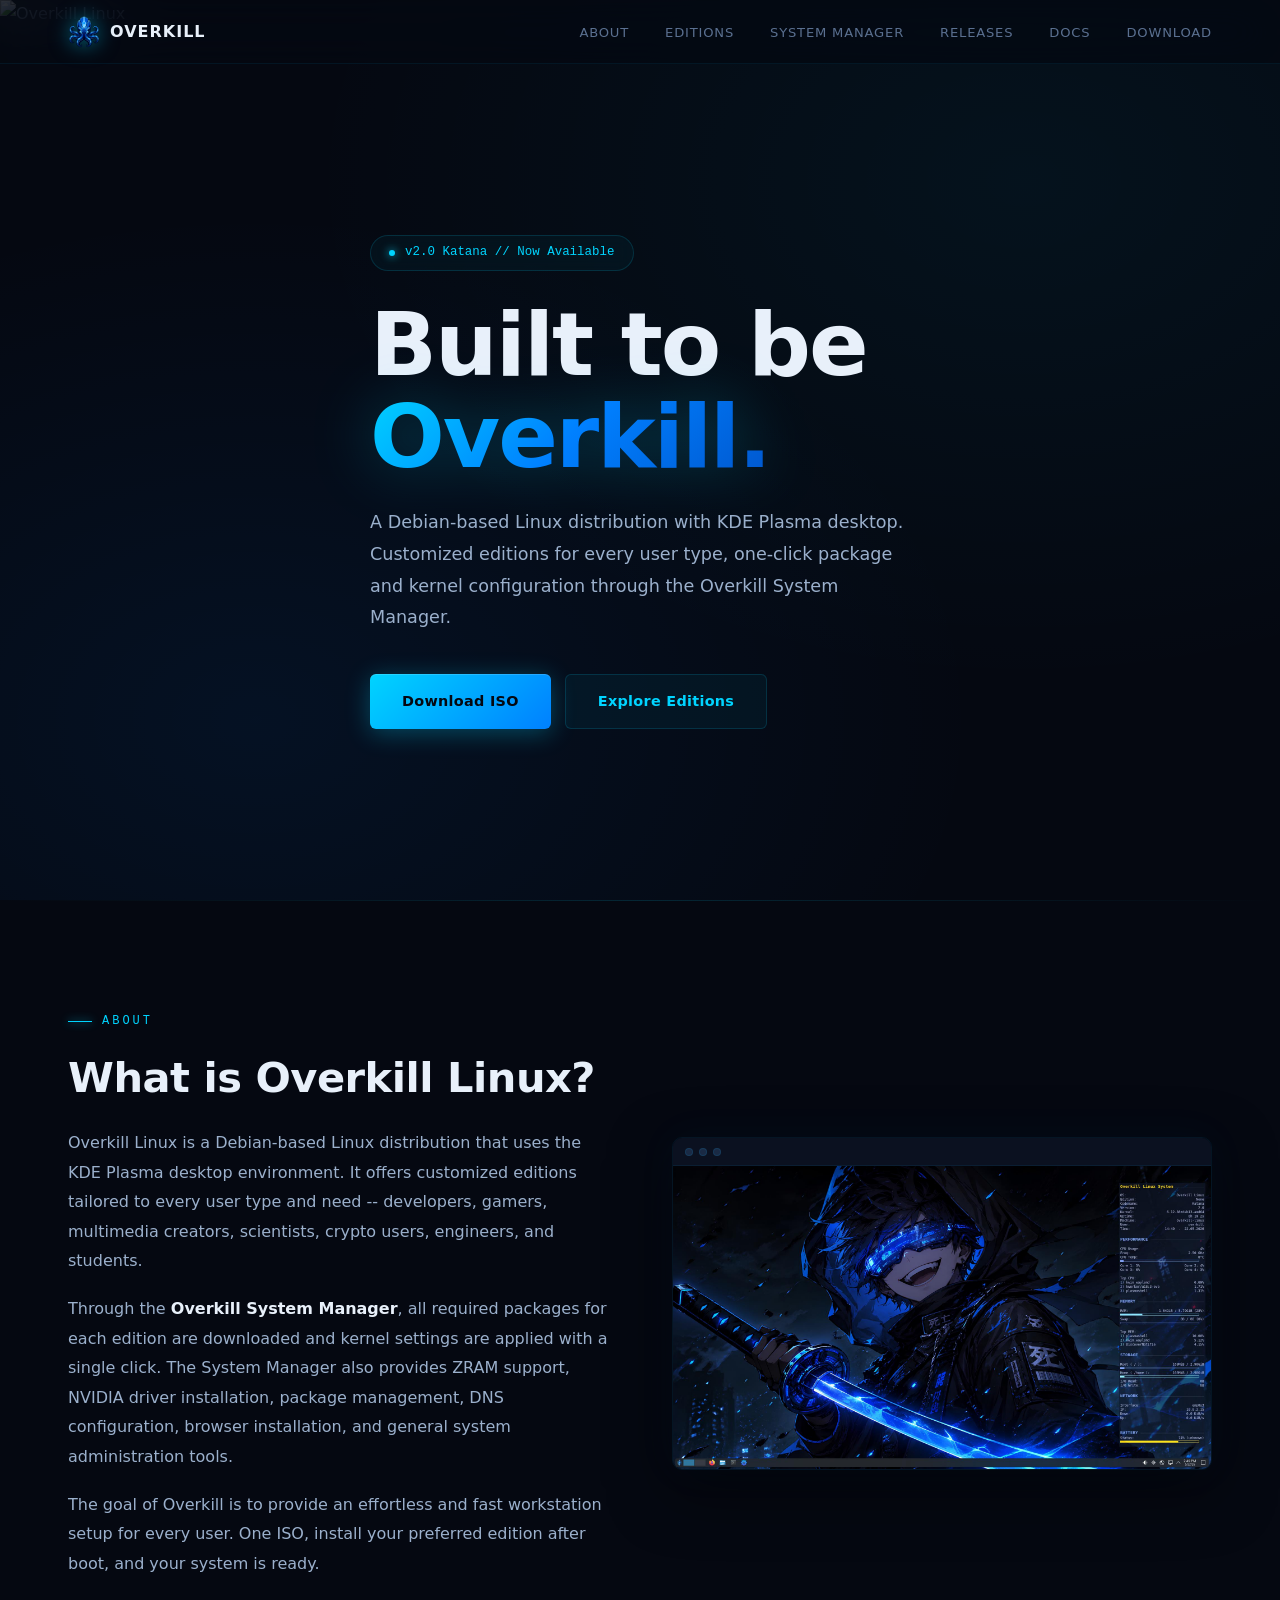
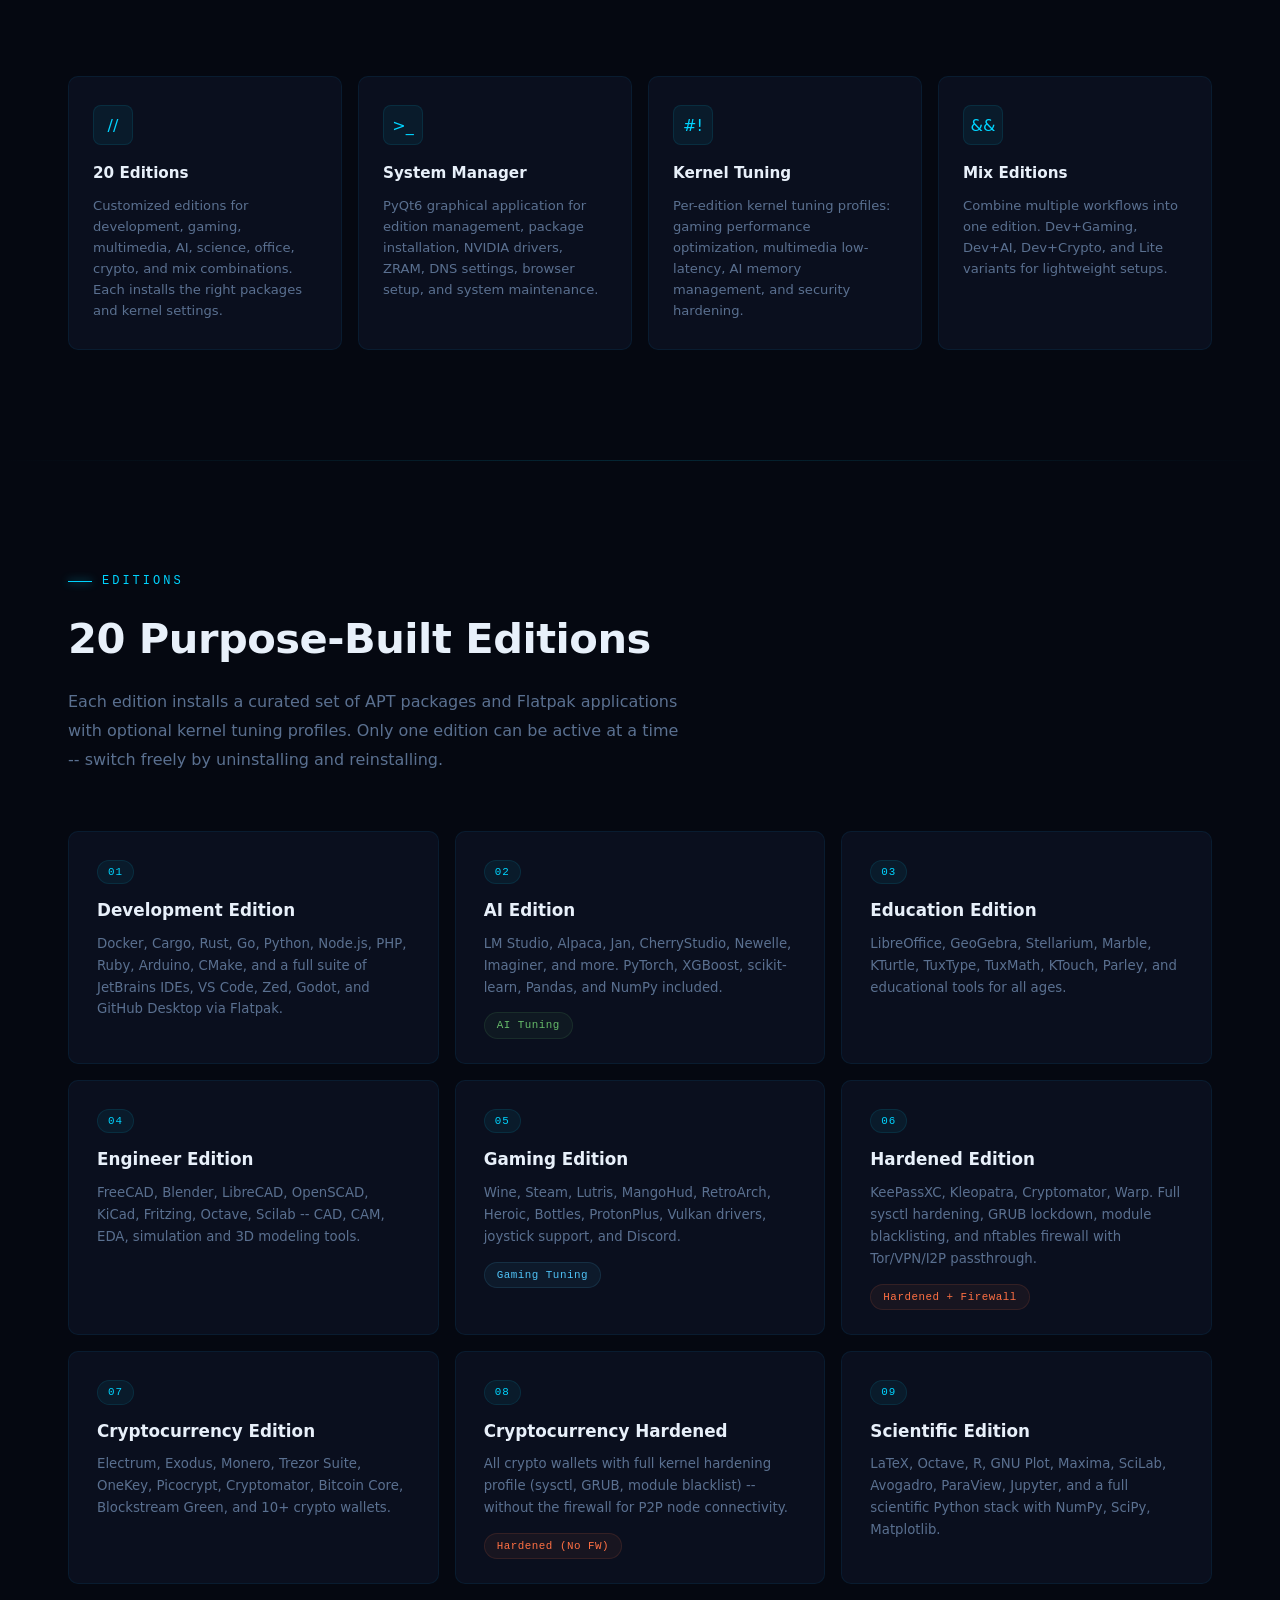
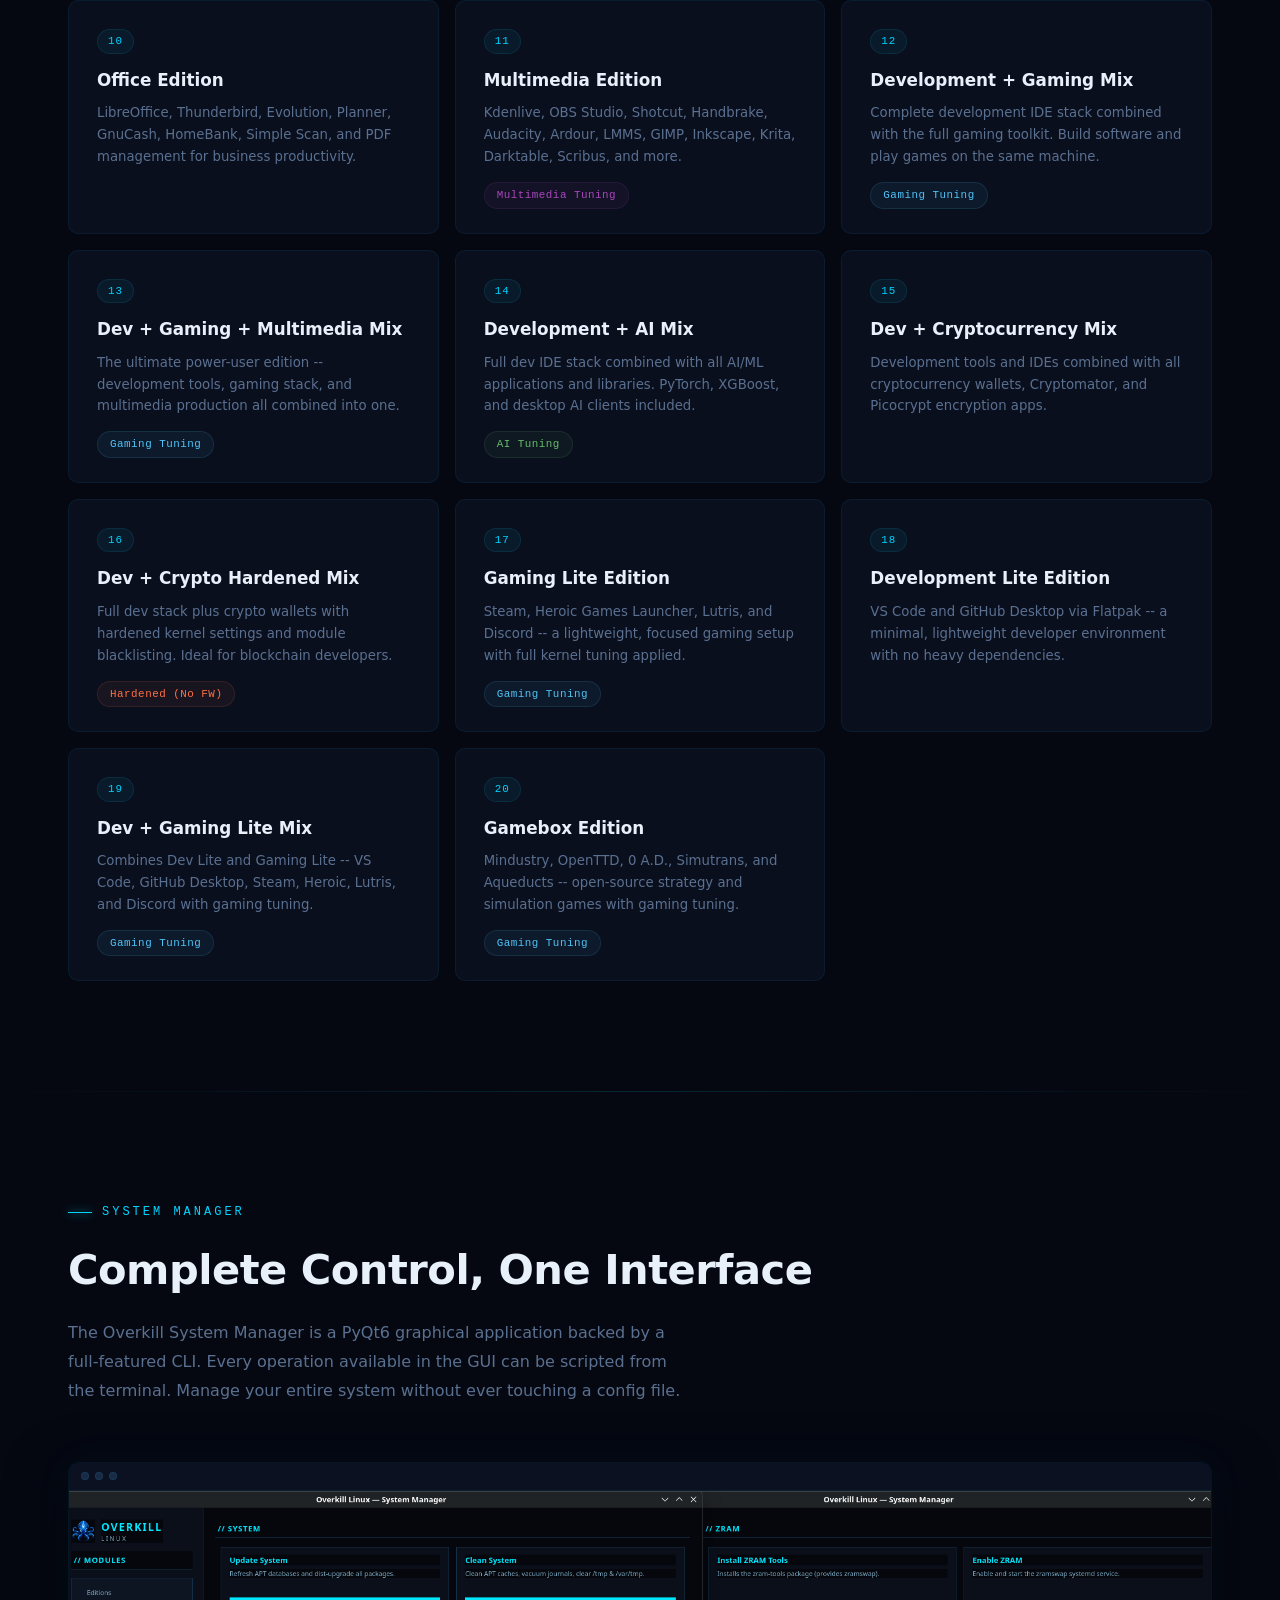
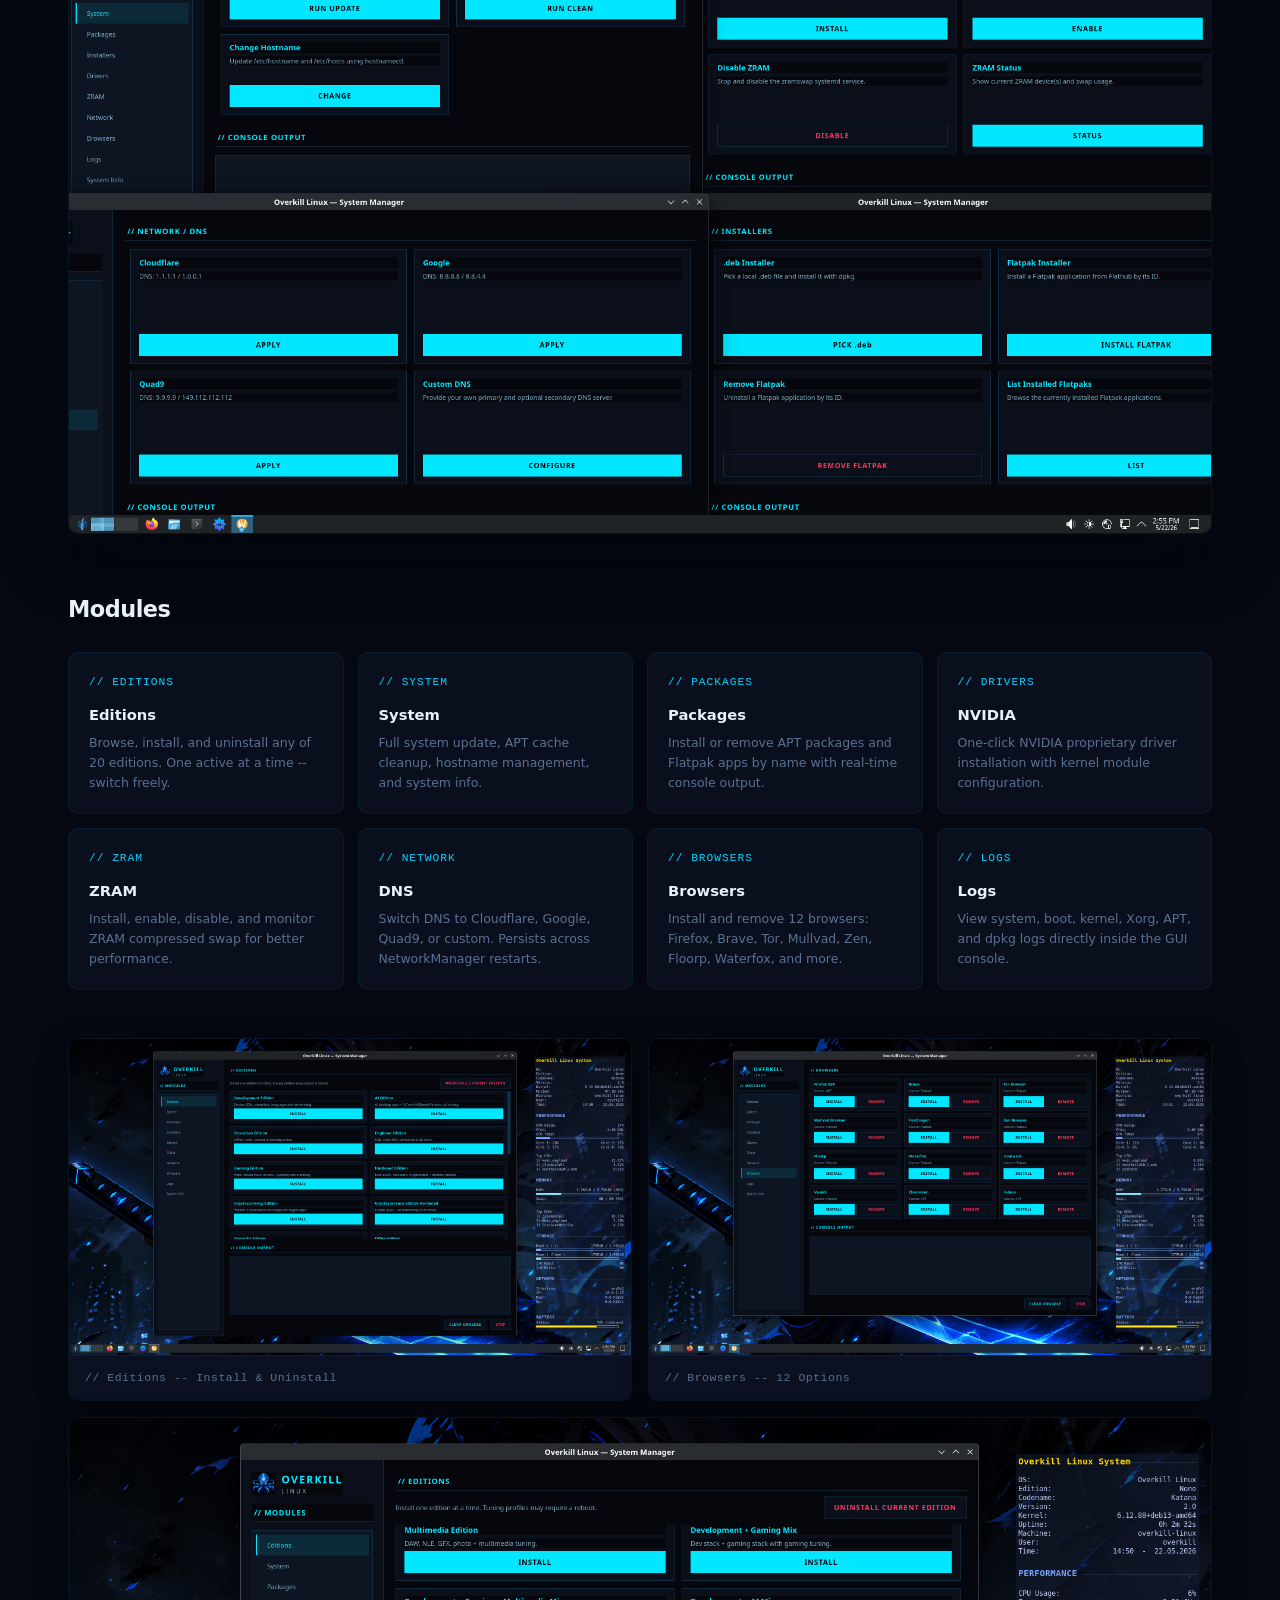
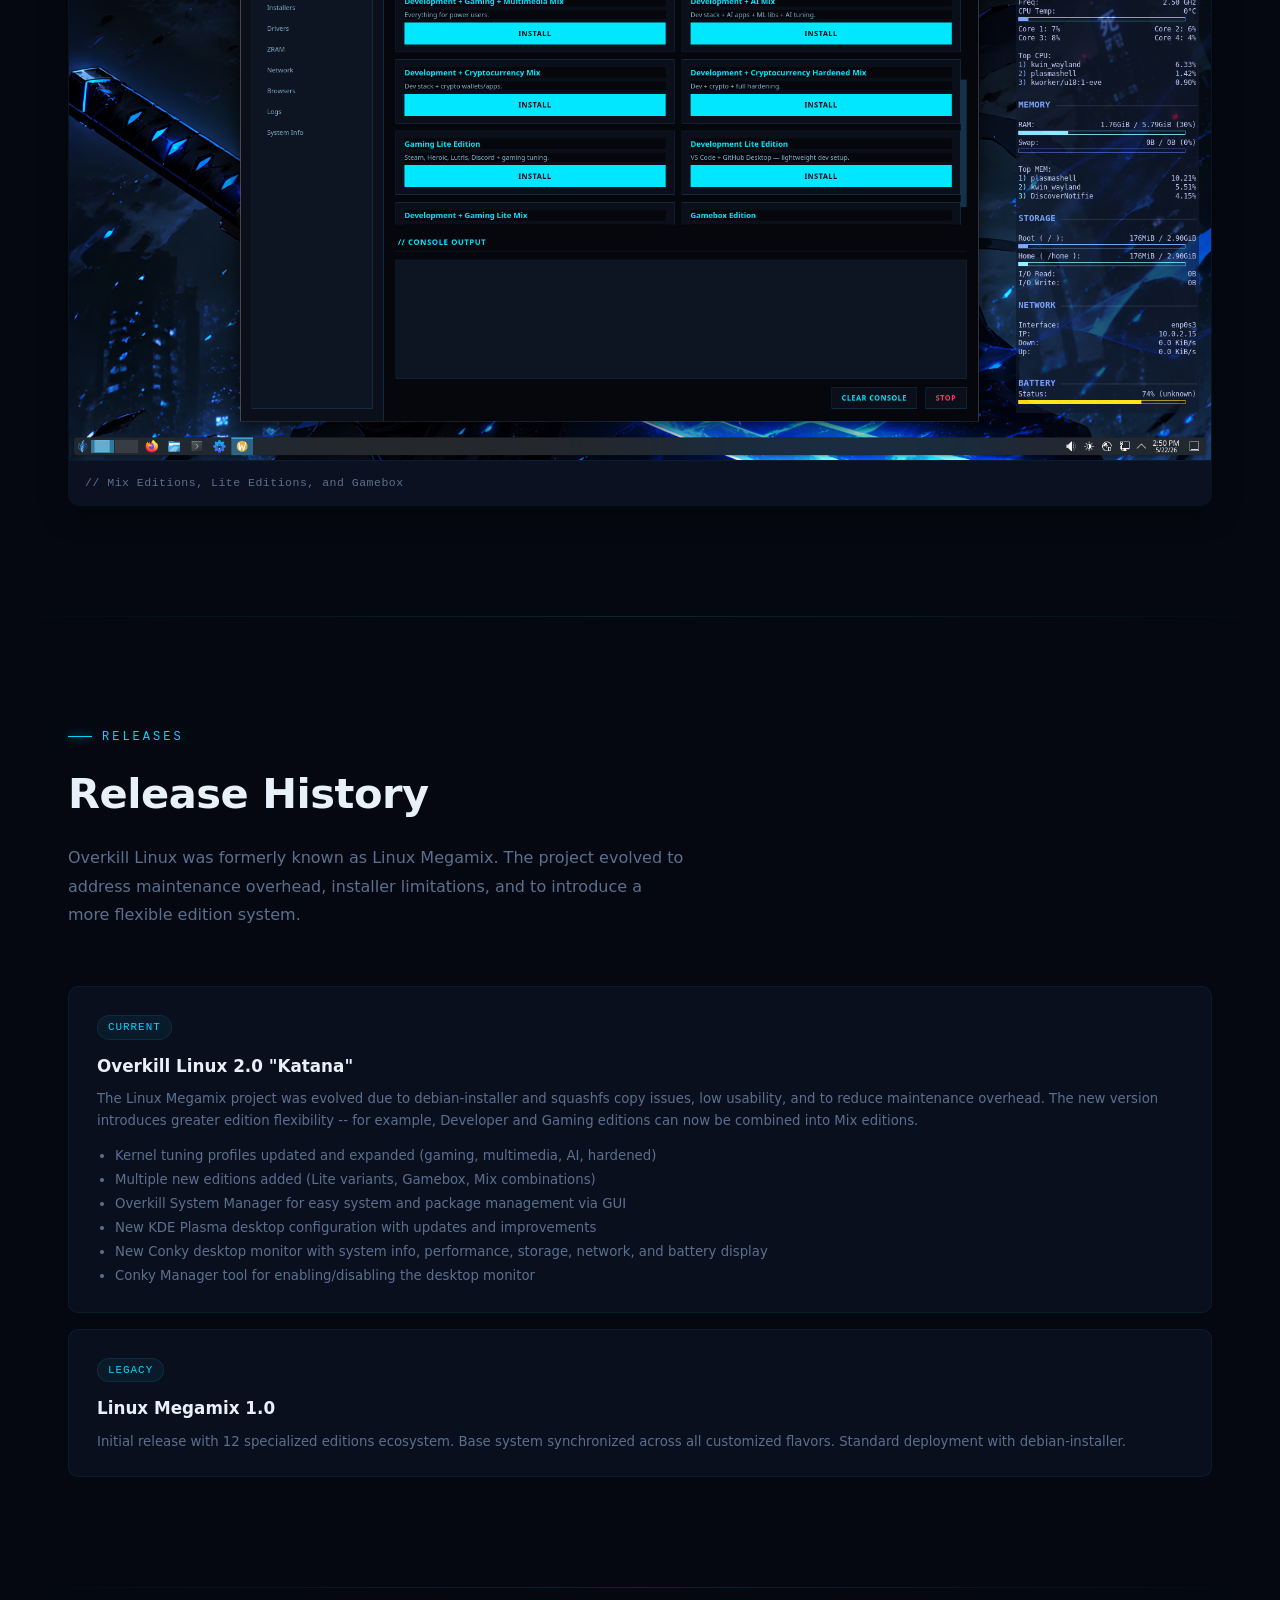
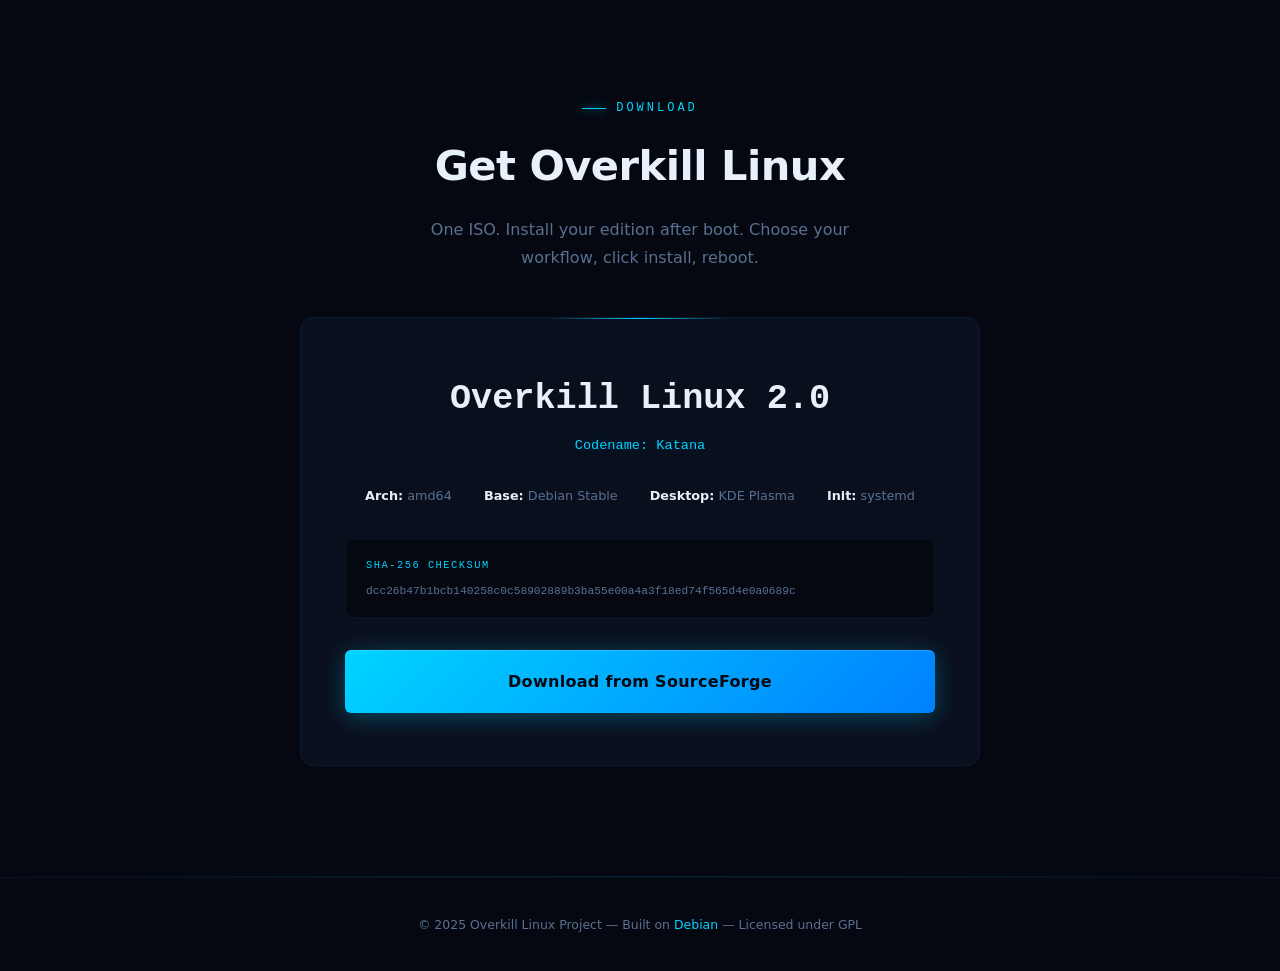
==== commit 61603063: "Update index.html" ====
--- a/index.html
+++ b/index.html
@@ -383,7 +383,7 @@
         </div>
         <div class="sha-block">
           <span class="sha-label">SHA-256 Checksum</span>
-          349c1ee8d1fda9c94dc098420e75a0f587e5e5adb3876c2e9ce8a8162fc245dd
+          dcc26b47b1bcb140258c0c58902889b3ba55e00a4a3f18ed74f565d4e0a0689c 
         </div>
         <a href="https://sourceforge.net/projects/overkill/files/release/overkill-2.0-amd64.iso/download" class="btn btn-glow dl-btn">Download from SourceForge</a>
       </div>
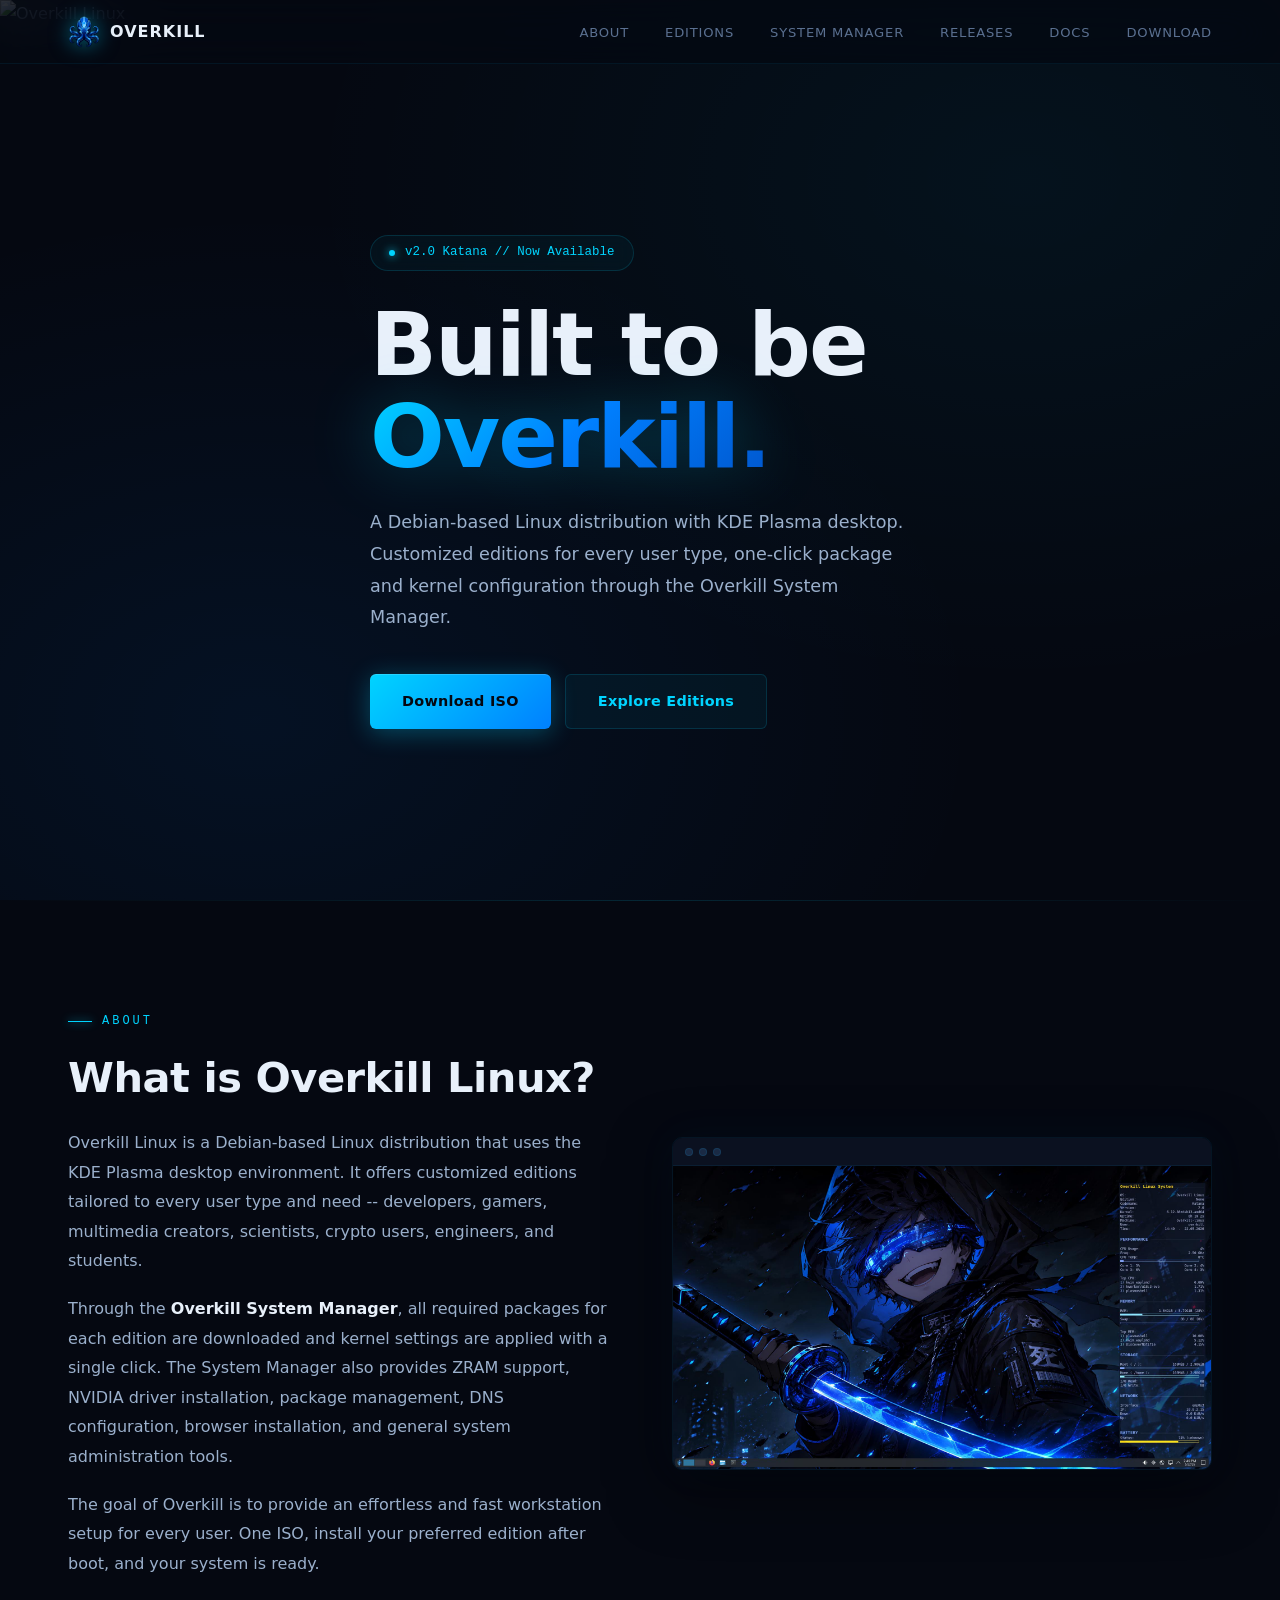
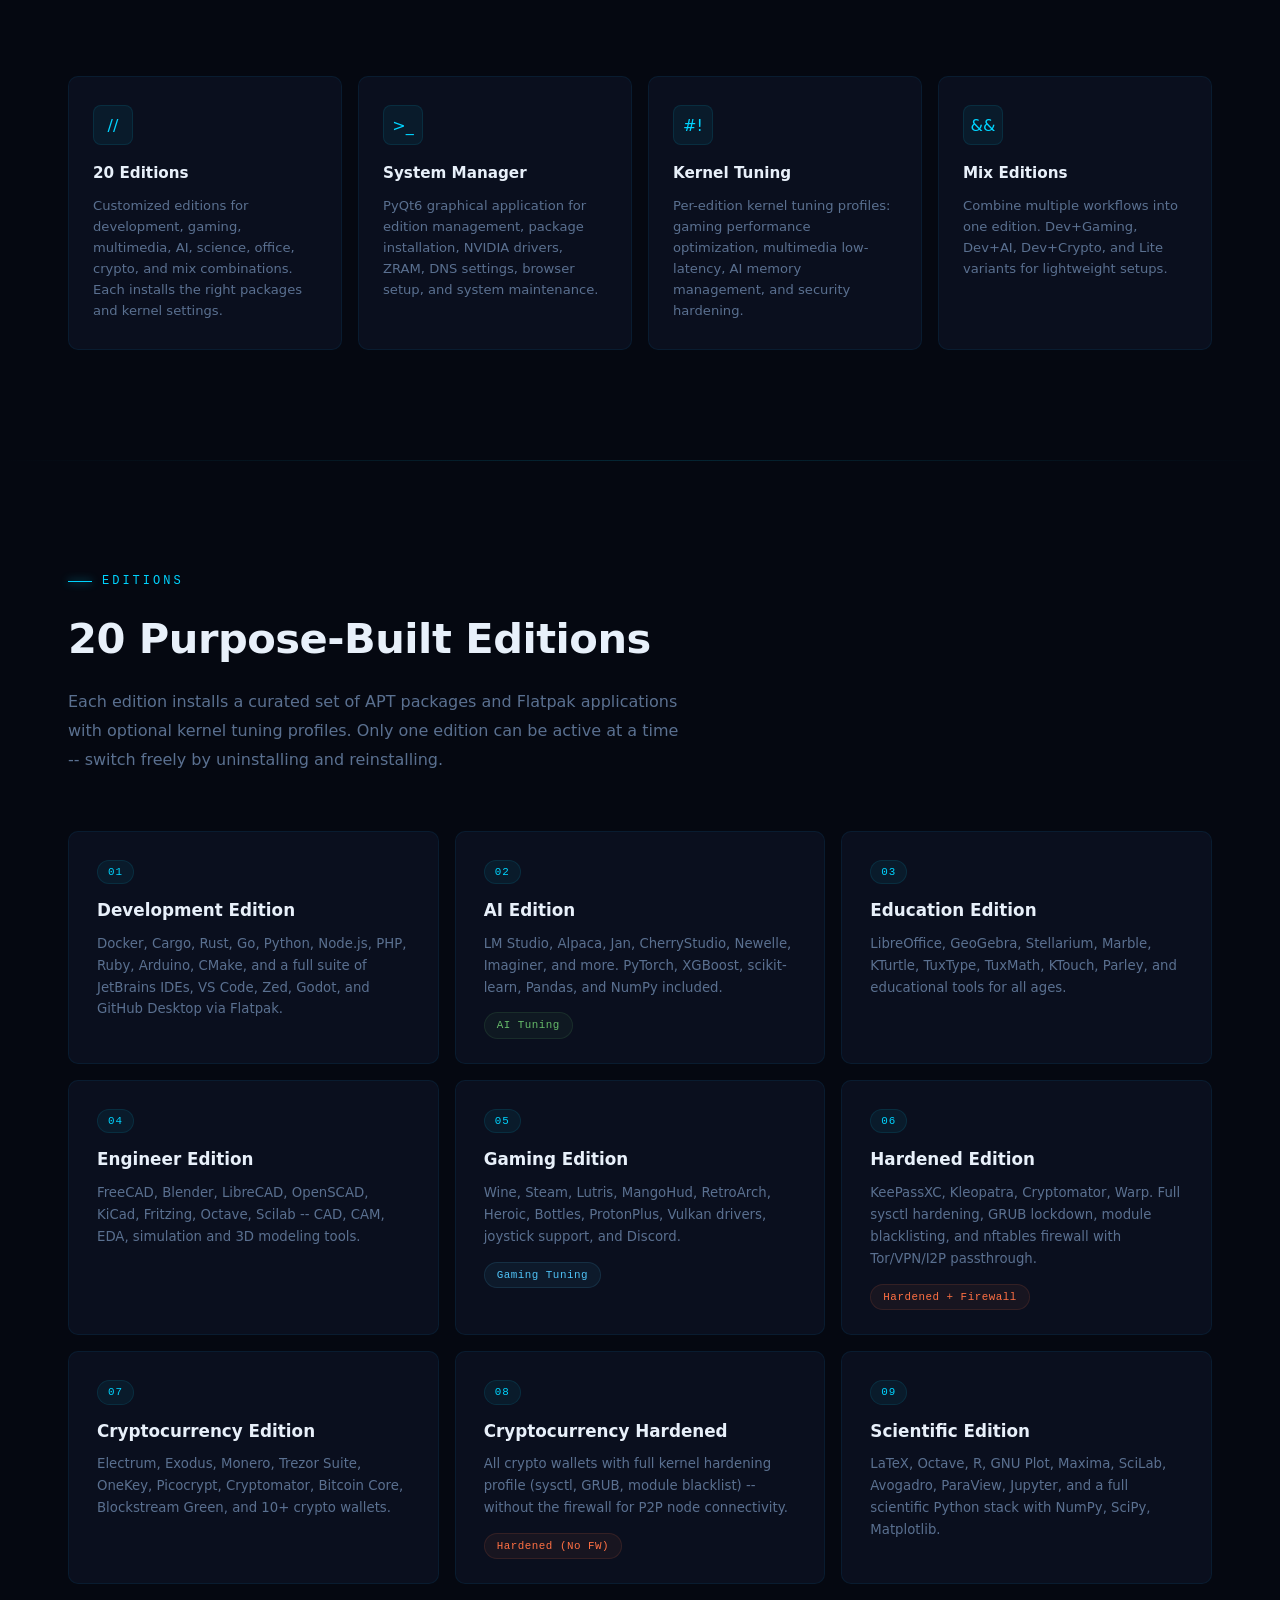
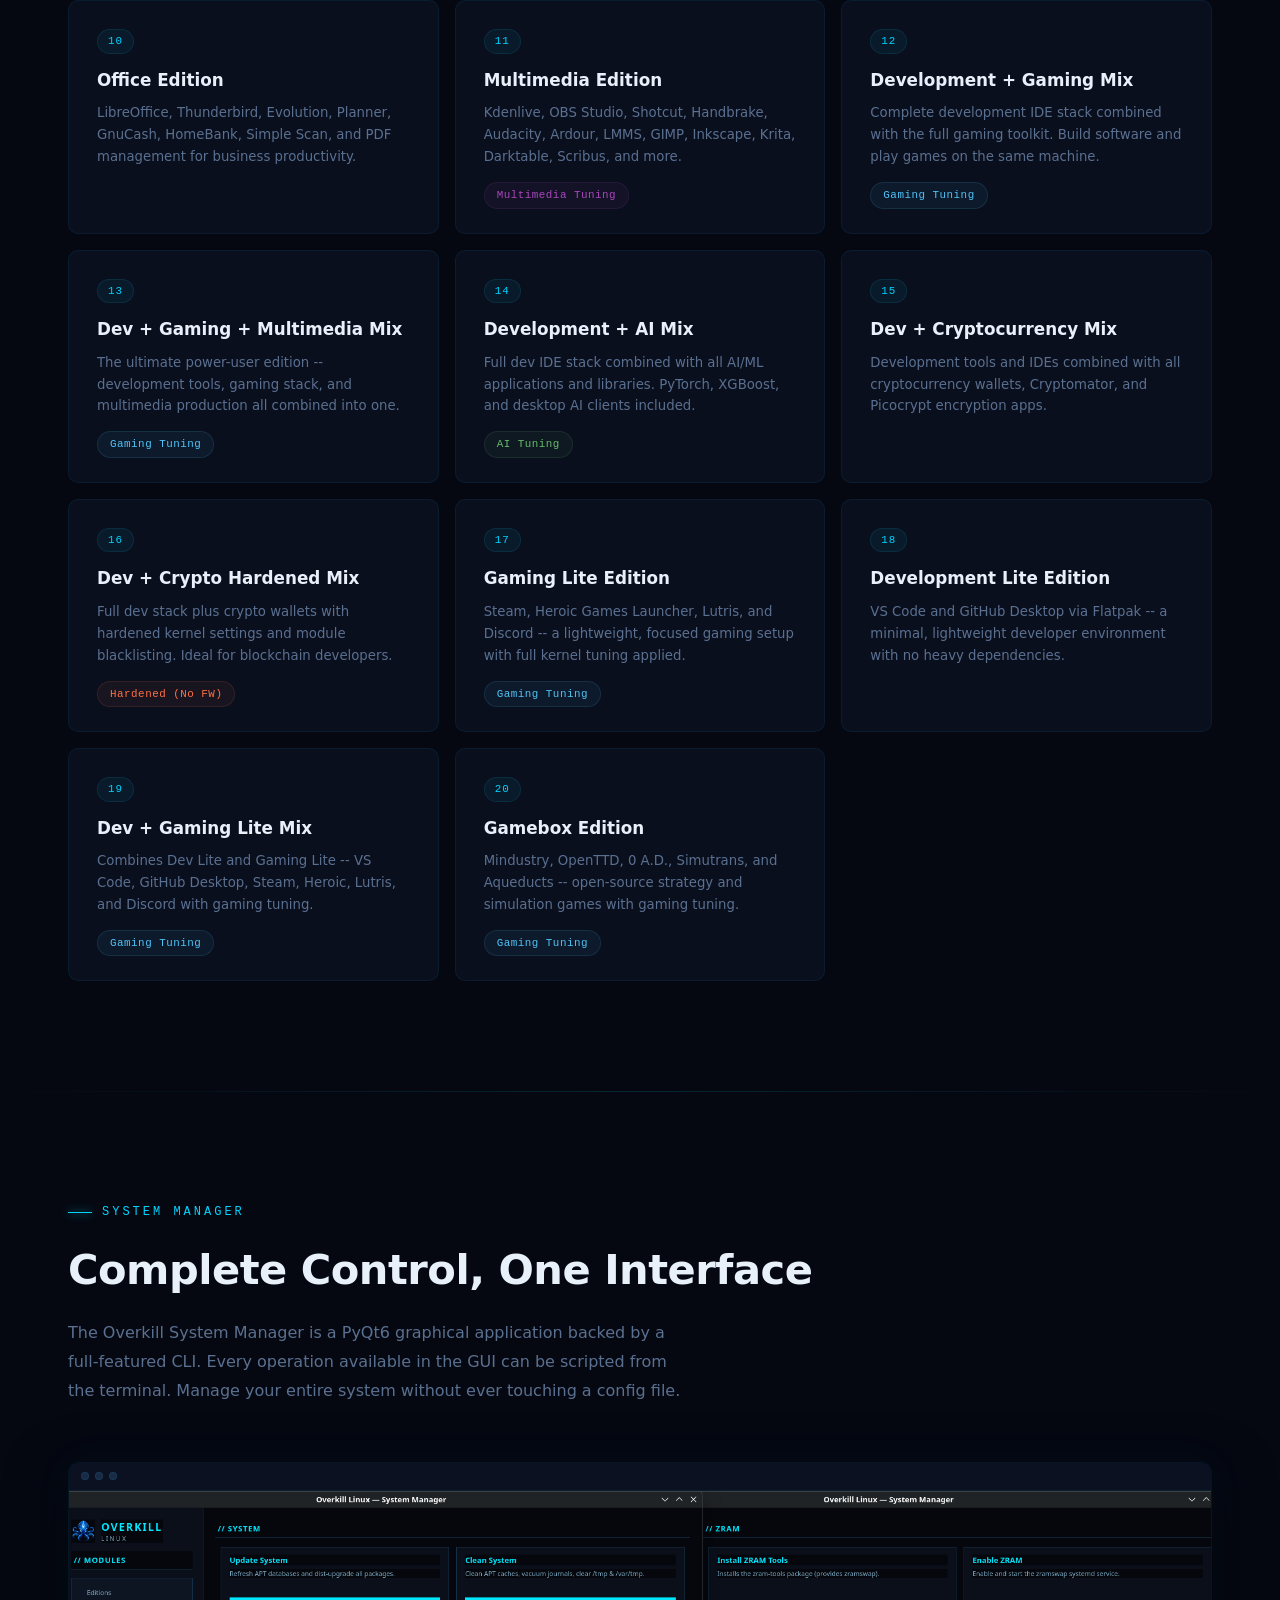
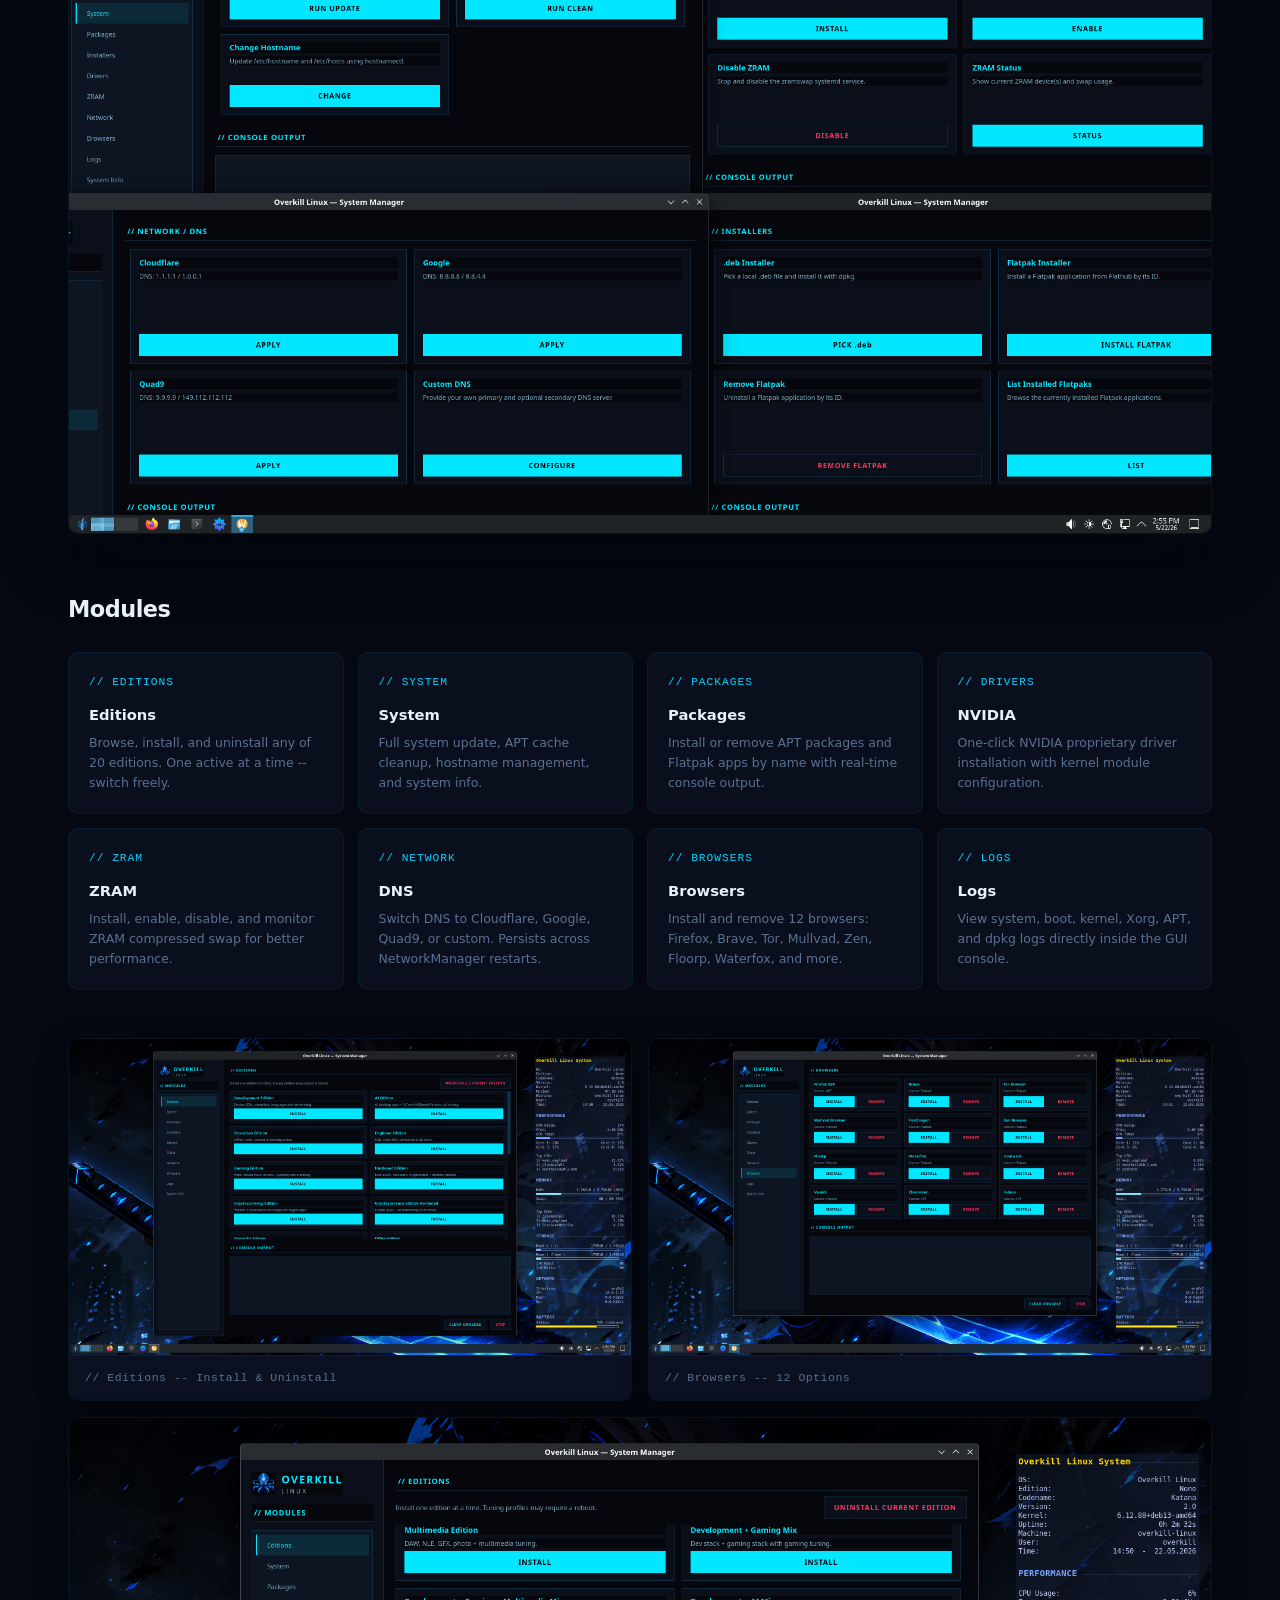
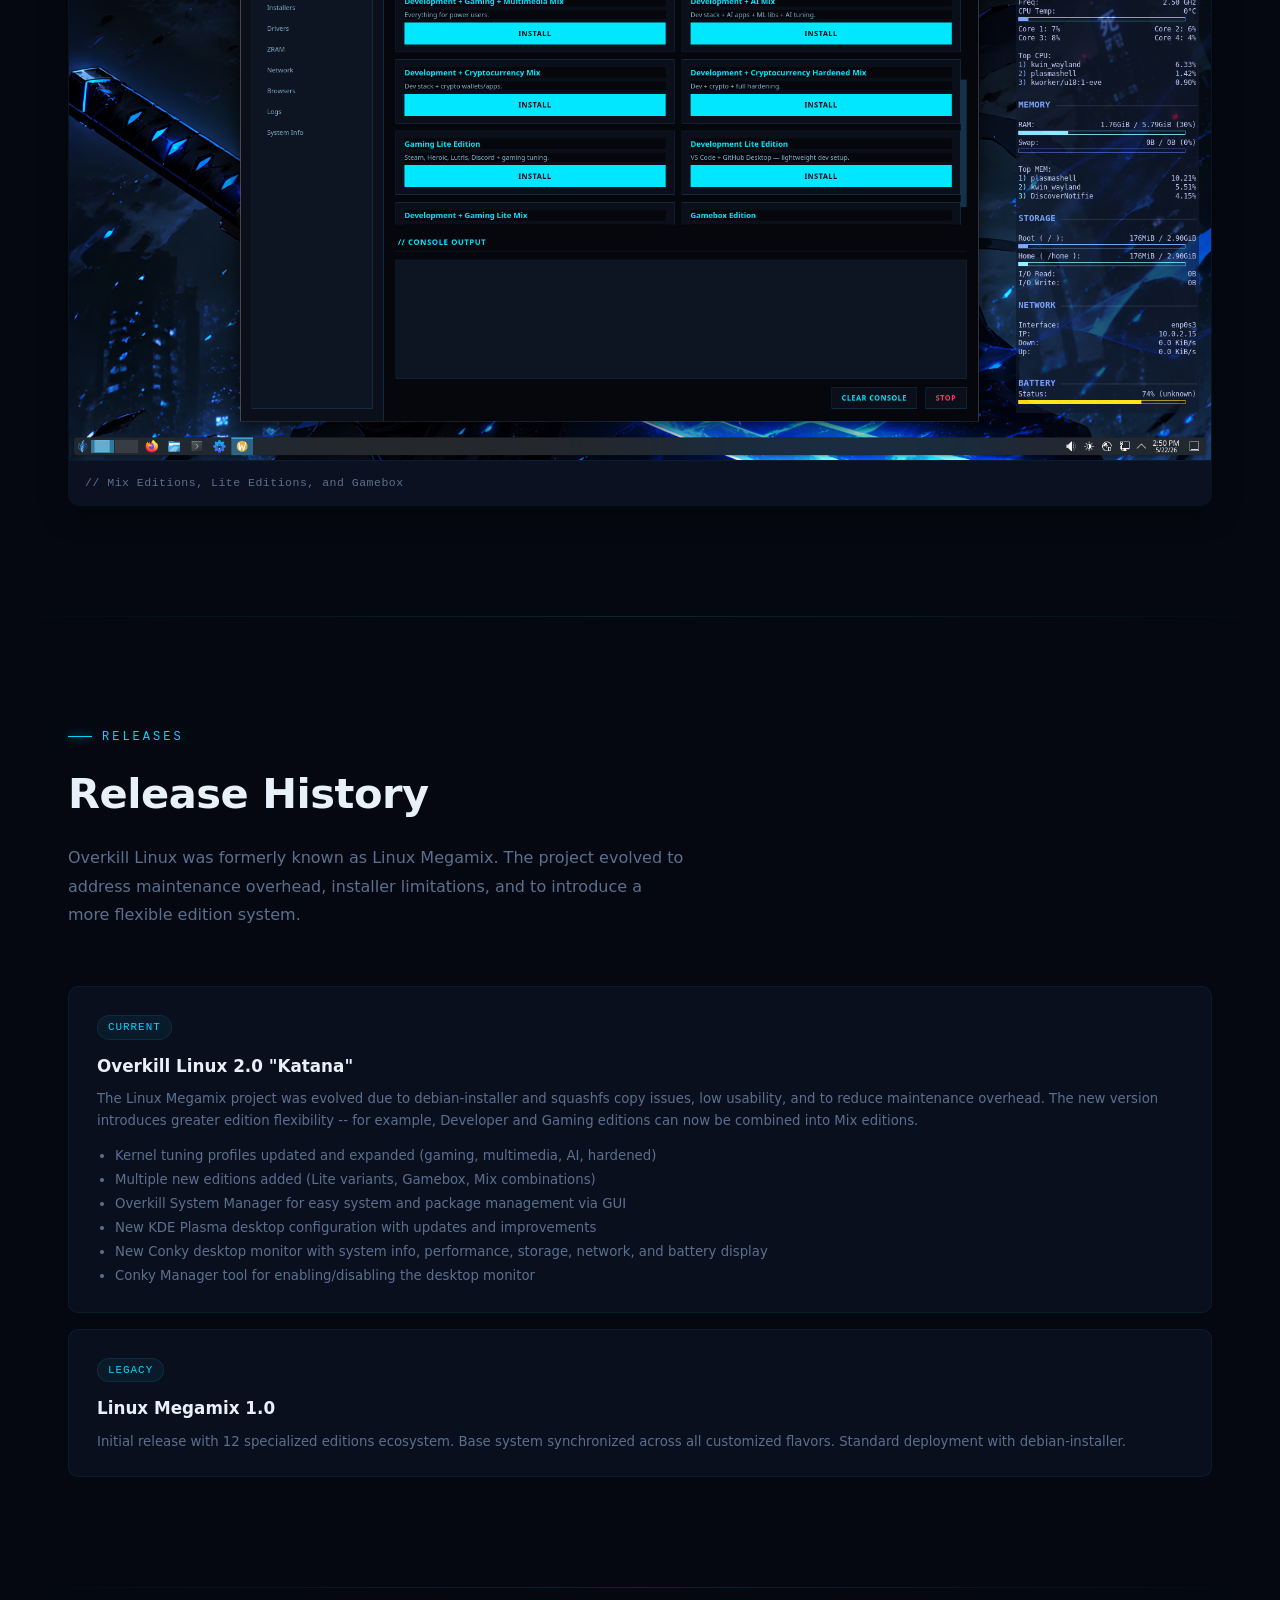
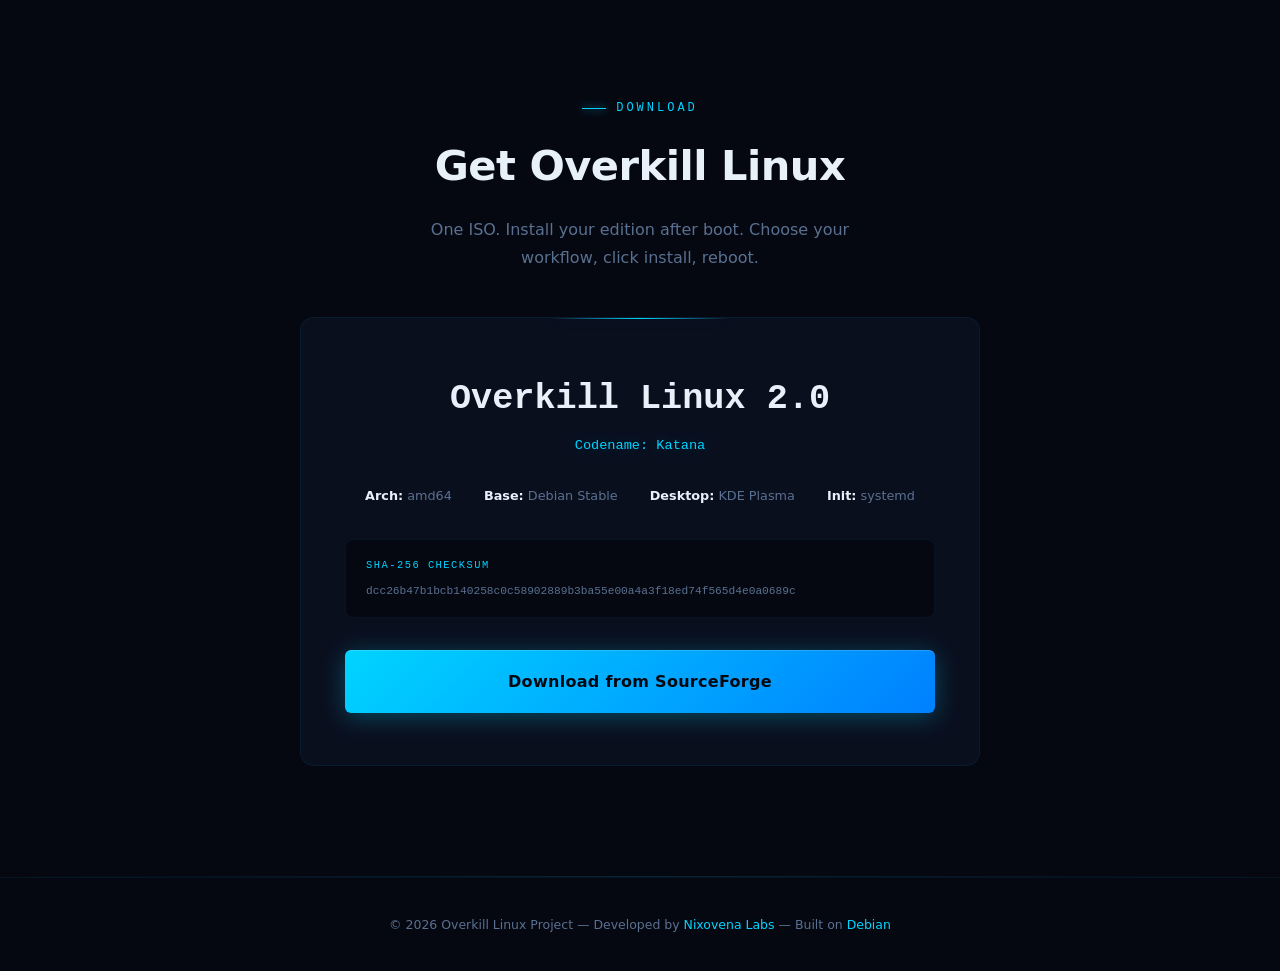
==== commit af31d9cc: "update" ====
--- a/index.html
+++ b/index.html
@@ -396,7 +396,7 @@
 <!-- ═══ FOOTER ═══ -->
 <footer class="footer">
   <div class="container">
-    <p>&copy; 2025 Overkill Linux Project &mdash; Built on <a href="https://www.debian.org" target="_blank">Debian</a> &mdash; Licensed under GPL</p>
+    <p>&copy; 2026 Overkill Linux Project &mdash; Developed by <a href="https://nixovena.org" target="_blank">Nixovena Labs</a> &mdash; Built on <a href="https://www.debian.org" target="_blank">Debian</a></p>
   </div>
 </footer>
 
